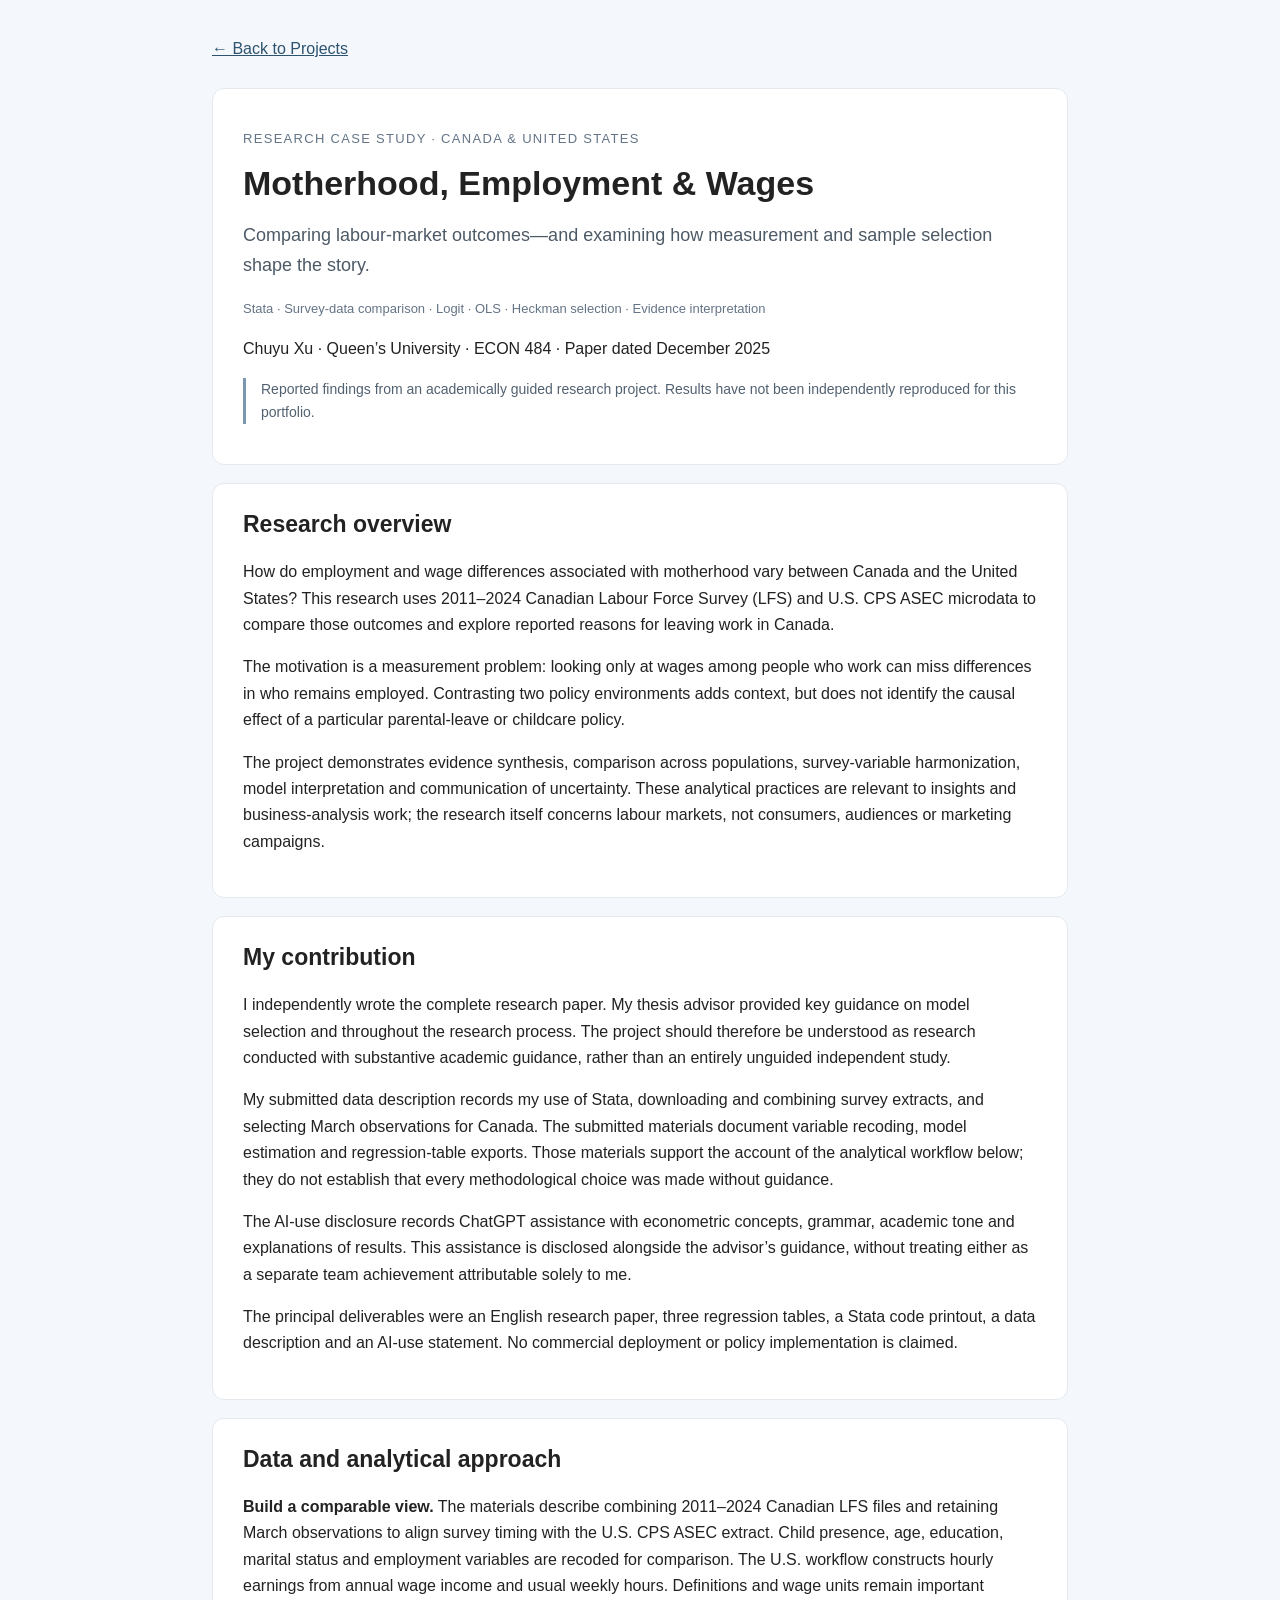
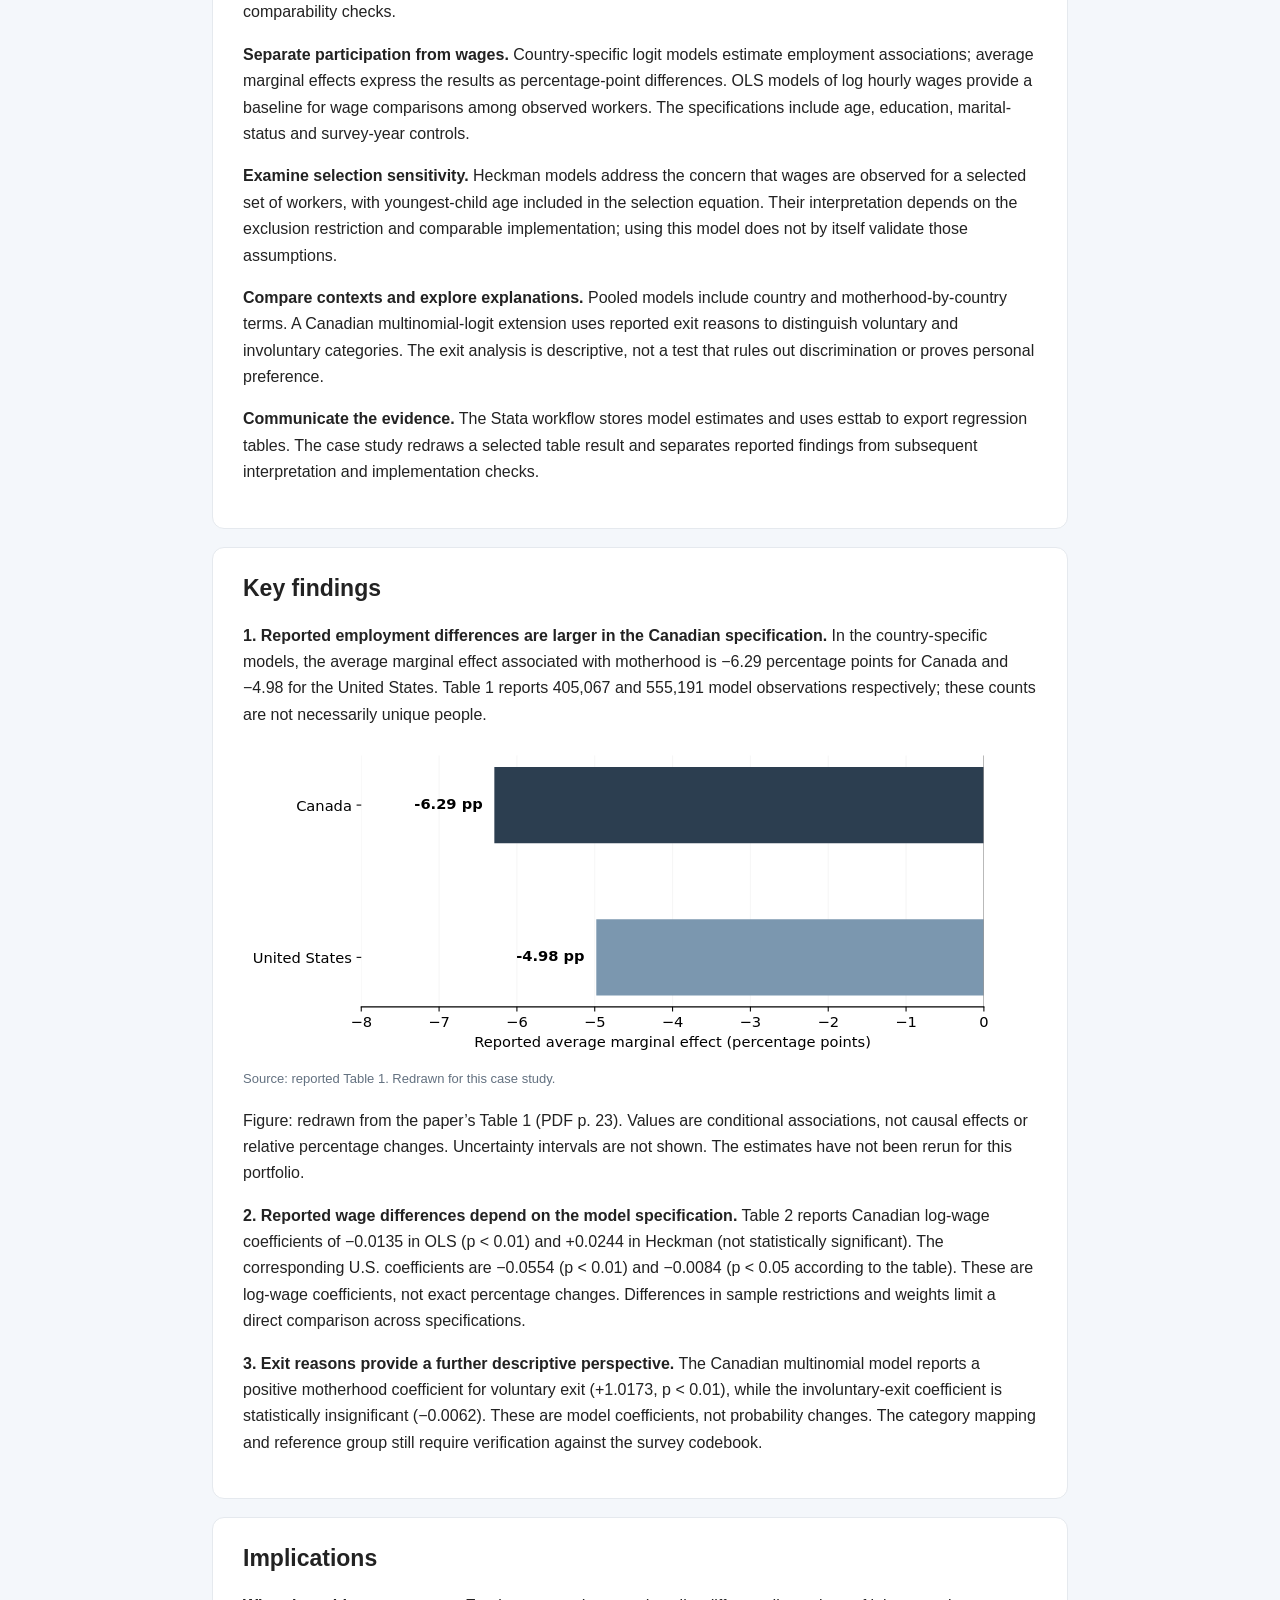
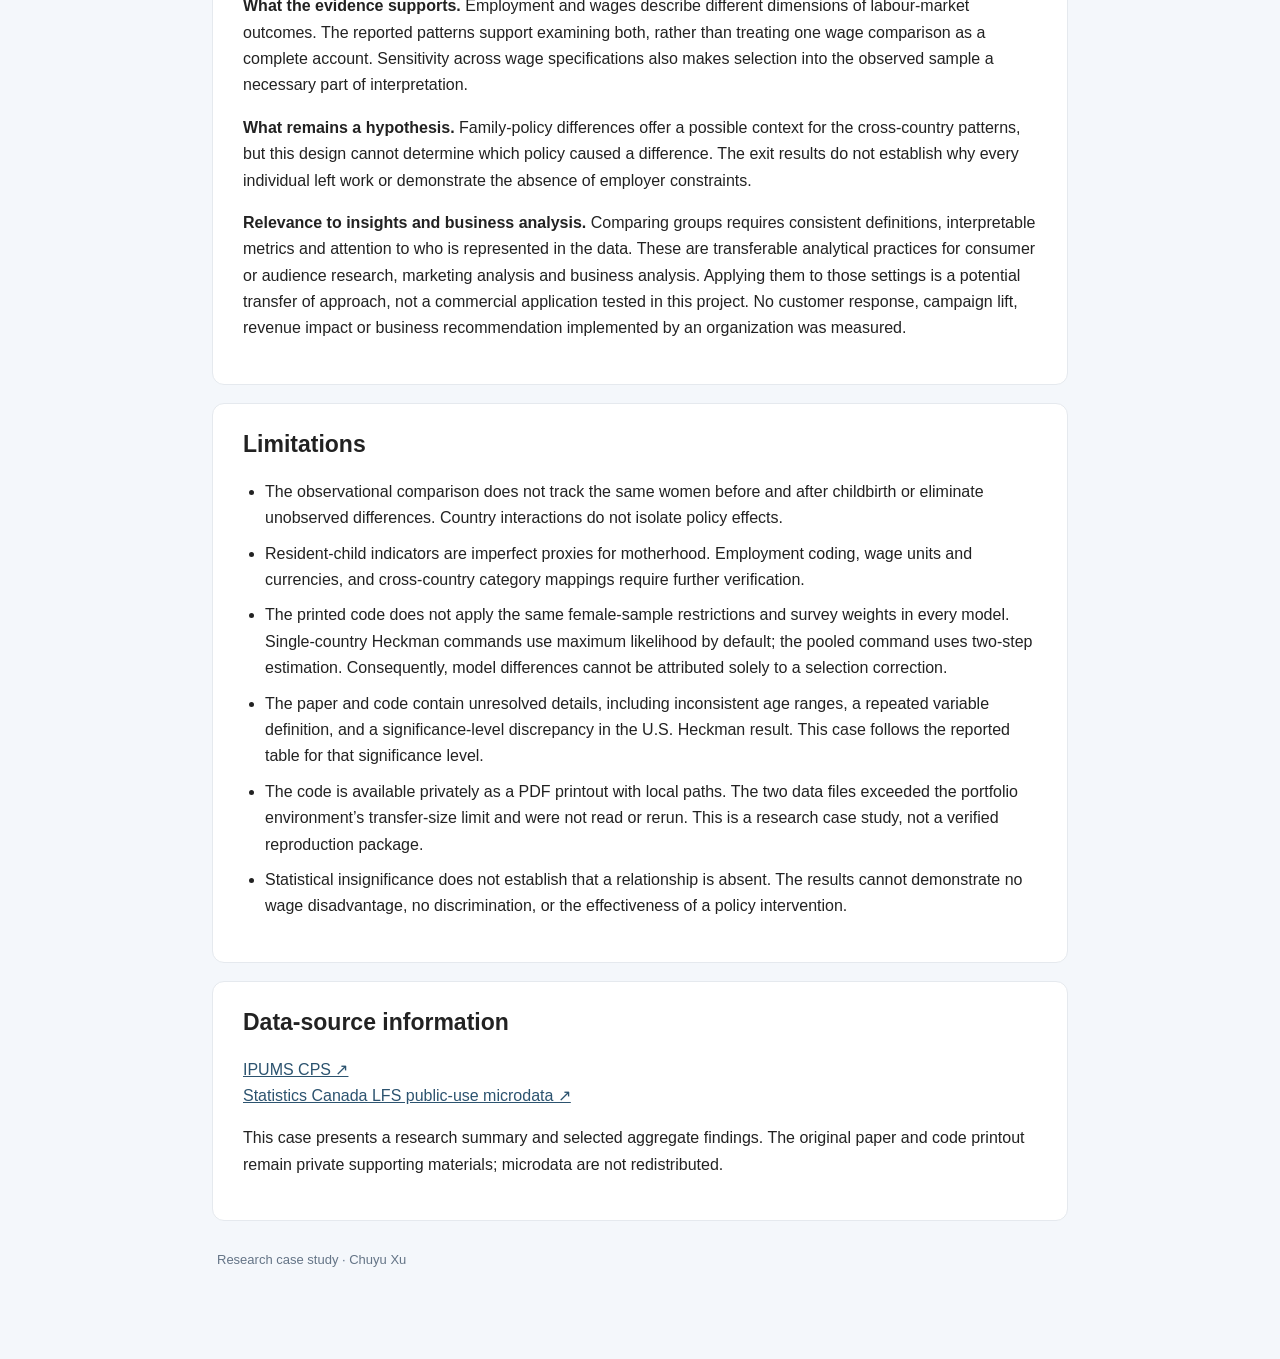
==== projects/motherhood-penalty/index.html @ ecdaa8ac "Publish motherhood research case study with confirmed advisor attribution Add the research README, c" ====
<!doctype html><html lang="en"><head><meta charset="utf-8"><meta name="viewport" content="width=device-width,initial-scale=1"><title>Motherhood, Employment &amp; Wages | Chuyu Xu</title><style>*{box-sizing:border-box}body{margin:0;background:#f4f7fb;color:#222;font:16px/1.65 Arial,Helvetica,sans-serif}.container{max-width:900px;margin:auto;padding:36px 22px 60px}a{color:#2c536f}nav{margin-bottom:26px}header,section{background:#fff;border:1px solid #e5e9ee;border-radius:12px;padding:26px 30px;margin:18px 0}h1{font-size:34px;line-height:1.18;margin:12px 0 18px}h2{font-size:23px;line-height:1.3;margin-top:0}h3{font-size:17px;margin-bottom:8px}.eyebrow,.tags{font-size:13px;color:#647486}.eyebrow{letter-spacing:.1em;text-transform:uppercase}.lede{font-size:18px;color:#4d5a66}.note{border-left:3px solid #7b97af;padding-left:15px;color:#526170;font-size:14px}.grid{display:grid;grid-template-columns:1fr 1fr;gap:22px}.grid p{margin-top:6px}figure{margin:18px 0}svg{max-width:100%;height:auto}figcaption,small{font-size:13px;color:#637180}table{border-collapse:collapse;width:100%;font-size:14px}th,td{padding:12px 9px;border-bottom:1px solid #e5e9ee;text-align:left}th{background:#f4f7fb}ul,ol{padding-left:22px}li{margin:9px 0}.table-wrap{overflow-x:auto}footer{font-size:13px;color:#647486;margin:28px 5px}@media(max-width:640px){.container{padding:20px 14px}.grid{grid-template-columns:1fr}header,section{padding:22px 18px}h1{font-size:28px}table{font-size:12px}th,td{padding:9px 5px}}</style></head><body><main class="container"><nav><a href="../../index.html#projects">← Back to Projects</a></nav><header><p class="eyebrow">Research case study · Canada &amp; United States</p><h1>Motherhood, Employment &amp; Wages</h1><p class="lede">Comparing labour-market outcomes—and examining how measurement and sample selection shape the story.</p><p class="tags">Stata · Survey-data comparison · Logit · OLS · Heckman selection · Evidence interpretation</p><p>Chuyu Xu · Queen’s University · ECON 484 · Paper dated December 2025</p><p class="note">Reported findings from an academically guided research project. Results have not been independently reproduced for this portfolio.</p></header><section><h2>Research overview</h2><p>How do employment and wage differences associated with motherhood vary between Canada and the United States? This research uses 2011–2024 Canadian Labour Force Survey (LFS) and U.S. CPS ASEC microdata to compare those outcomes and explore reported reasons for leaving work in Canada.</p><p>The motivation is a measurement problem: looking only at wages among people who work can miss differences in who remains employed. Contrasting two policy environments adds context, but does not identify the causal effect of a particular parental-leave or childcare policy.</p><p>The project demonstrates evidence synthesis, comparison across populations, survey-variable harmonization, model interpretation and communication of uncertainty. These analytical practices are relevant to insights and business-analysis work; the research itself concerns labour markets, not consumers, audiences or marketing campaigns.</p></section><section><h2>My contribution</h2><p>I independently wrote the complete research paper. My thesis advisor provided key guidance on model selection and throughout the research process. The project should therefore be understood as research conducted with substantive academic guidance, rather than an entirely unguided independent study.</p><p>My submitted data description records my use of Stata, downloading and combining survey extracts, and selecting March observations for Canada. The submitted materials document variable recoding, model estimation and regression-table exports. Those materials support the account of the analytical workflow below; they do not establish that every methodological choice was made without guidance.</p><p>The AI-use disclosure records ChatGPT assistance with econometric concepts, grammar, academic tone and explanations of results. This assistance is disclosed alongside the advisor’s guidance, without treating either as a separate team achievement attributable solely to me.</p><p>The principal deliverables were an English research paper, three regression tables, a Stata code printout, a data description and an AI-use statement. No commercial deployment or policy implementation is claimed.</p></section><section><h2>Data and analytical approach</h2><p><strong>Build a comparable view.</strong> The materials describe combining 2011–2024 Canadian LFS files and retaining March observations to align survey timing with the U.S. CPS ASEC extract. Child presence, age, education, marital status and employment variables are recoded for comparison. The U.S. workflow constructs hourly earnings from annual wage income and usual weekly hours. Definitions and wage units remain important comparability checks.</p><p><strong>Separate participation from wages.</strong> Country-specific logit models estimate employment associations; average marginal effects express the results as percentage-point differences. OLS models of log hourly wages provide a baseline for wage comparisons among observed workers. The specifications include age, education, marital-status and survey-year controls.</p><p><strong>Examine selection sensitivity.</strong> Heckman models address the concern that wages are observed for a selected set of workers, with youngest-child age included in the selection equation. Their interpretation depends on the exclusion restriction and comparable implementation; using this model does not by itself validate those assumptions.</p><p><strong>Compare contexts and explore explanations.</strong> Pooled models include country and motherhood-by-country terms. A Canadian multinomial-logit extension uses reported exit reasons to distinguish voluntary and involuntary categories. The exit analysis is descriptive, not a test that rules out discrimination or proves personal preference.</p><p><strong>Communicate the evidence.</strong> The Stata workflow stores model estimates and uses esttab to export regression tables. The case study redraws a selected table result and separates reported findings from subsequent interpretation and implementation checks.</p></section><section><h2>Key findings</h2><p><strong>1. Reported employment differences are larger in the Canadian specification.</strong> In the country-specific models, the average marginal effect associated with motherhood is −6.29 percentage points for Canada and −4.98 for the United States. Table 1 reports 405,067 and 555,191 model observations respectively; these counts are not necessarily unique people.</p><figure><svg xmlns:xlink="http://www.w3.org/1999/xlink" width="566.369844pt" height="235.131875pt" viewBox="0 0 566.369844 235.131875" xmlns="http://www.w3.org/2000/svg" version="1.1">
 <metadata>
  <rdf:RDF xmlns:dc="http://purl.org/dc/elements/1.1/" xmlns:cc="http://creativecommons.org/ns#" xmlns:rdf="http://www.w3.org/1999/02/22-rdf-syntax-ns#">
   <cc:Work>
    <dc:type rdf:resource="http://purl.org/dc/dcmitype/StillImage"/>
    <dc:date>2026-10-27T17:32:41.146735</dc:date>
    <dc:format>image/svg+xml</dc:format>
    <dc:creator>
     <cc:Agent>
      <dc:title>Matplotlib v3.10.8, https://matplotlib.org/</dc:title>
     </cc:Agent>
    </dc:creator>
   </cc:Work>
  </rdf:RDF>
 </metadata>
 <defs>
  <style type="text/css">*{stroke-linejoin: round; stroke-linecap: butt}</style>
 </defs>
 <g id="figure_1">
  <g id="patch_1">
   <path d="M 0 235.131875 
L 566.369844 235.131875 
L 566.369844 0 
L 0 0 
z
" style="fill: #ffffff"/>
  </g>
  <g id="axes_1">
   <g id="patch_2">
    <path d="M 88.685469 195.64 
L 555.670469 195.64 
L 555.670469 7.2 
L 88.685469 7.2 
z
" style="fill: #ffffff"/>
   </g>
   <g id="matplotlib.axis_1">
    <g id="xtick_1">
     <g id="line2d_1">
      <path d="M 88.685469 195.64 
L 88.685469 7.2 
" clip-path="url(#pe87713f3ea)" style="fill: none; stroke: #b0b0b0; stroke-opacity: 0.12; stroke-width: 0.8; stroke-linecap: square"/>
     </g>
     <g id="line2d_2">
      <defs>
       <path id="m46f1835c33" d="M 0 0 
L 0 3.5 
" style="stroke: #000000; stroke-width: 0.8"/>
      </defs>
      <g>
       <use xlink:href="#m46f1835c33" x="88.685469" y="195.64" style="stroke: #000000; stroke-width: 0.8"/>
      </g>
     </g>
     <g id="text_1">
      <text style="font-size: 11px; font-family: 'DejaVu Sans'; text-anchor: middle" x="88.685469" y="210.998281" transform="rotate(-0 88.685469 210.998281)">−8</text>
     </g>
    </g>
    <g id="xtick_2">
     <g id="line2d_3">
      <path d="M 147.058594 195.64 
L 147.058594 7.2 
" clip-path="url(#pe87713f3ea)" style="fill: none; stroke: #b0b0b0; stroke-opacity: 0.12; stroke-width: 0.8; stroke-linecap: square"/>
     </g>
     <g id="line2d_4">
      <g>
       <use xlink:href="#m46f1835c33" x="147.058594" y="195.64" style="stroke: #000000; stroke-width: 0.8"/>
      </g>
     </g>
     <g id="text_2">
      <text style="font-size: 11px; font-family: 'DejaVu Sans'; text-anchor: middle" x="147.058594" y="210.998281" transform="rotate(-0 147.058594 210.998281)">−7</text>
     </g>
    </g>
    <g id="xtick_3">
     <g id="line2d_5">
      <path d="M 205.431719 195.64 
L 205.431719 7.2 
" clip-path="url(#pe87713f3ea)" style="fill: none; stroke: #b0b0b0; stroke-opacity: 0.12; stroke-width: 0.8; stroke-linecap: square"/>
     </g>
     <g id="line2d_6">
      <g>
       <use xlink:href="#m46f1835c33" x="205.431719" y="195.64" style="stroke: #000000; stroke-width: 0.8"/>
      </g>
     </g>
     <g id="text_3">
      <text style="font-size: 11px; font-family: 'DejaVu Sans'; text-anchor: middle" x="205.431719" y="210.998281" transform="rotate(-0 205.431719 210.998281)">−6</text>
     </g>
    </g>
    <g id="xtick_4">
     <g id="line2d_7">
      <path d="M 263.804844 195.64 
L 263.804844 7.2 
" clip-path="url(#pe87713f3ea)" style="fill: none; stroke: #b0b0b0; stroke-opacity: 0.12; stroke-width: 0.8; stroke-linecap: square"/>
     </g>
     <g id="line2d_8">
      <g>
       <use xlink:href="#m46f1835c33" x="263.804844" y="195.64" style="stroke: #000000; stroke-width: 0.8"/>
      </g>
     </g>
     <g id="text_4">
      <text style="font-size: 11px; font-family: 'DejaVu Sans'; text-anchor: middle" x="263.804844" y="210.998281" transform="rotate(-0 263.804844 210.998281)">−5</text>
     </g>
    </g>
    <g id="xtick_5">
     <g id="line2d_9">
      <path d="M 322.177969 195.64 
L 322.177969 7.2 
" clip-path="url(#pe87713f3ea)" style="fill: none; stroke: #b0b0b0; stroke-opacity: 0.12; stroke-width: 0.8; stroke-linecap: square"/>
     </g>
     <g id="line2d_10">
      <g>
       <use xlink:href="#m46f1835c33" x="322.177969" y="195.64" style="stroke: #000000; stroke-width: 0.8"/>
      </g>
     </g>
     <g id="text_5">
      <text style="font-size: 11px; font-family: 'DejaVu Sans'; text-anchor: middle" x="322.177969" y="210.998281" transform="rotate(-0 322.177969 210.998281)">−4</text>
     </g>
    </g>
    <g id="xtick_6">
     <g id="line2d_11">
      <path d="M 380.551094 195.64 
L 380.551094 7.2 
" clip-path="url(#pe87713f3ea)" style="fill: none; stroke: #b0b0b0; stroke-opacity: 0.12; stroke-width: 0.8; stroke-linecap: square"/>
     </g>
     <g id="line2d_12">
      <g>
       <use xlink:href="#m46f1835c33" x="380.551094" y="195.64" style="stroke: #000000; stroke-width: 0.8"/>
      </g>
     </g>
     <g id="text_6">
      <text style="font-size: 11px; font-family: 'DejaVu Sans'; text-anchor: middle" x="380.551094" y="210.998281" transform="rotate(-0 380.551094 210.998281)">−3</text>
     </g>
    </g>
    <g id="xtick_7">
     <g id="line2d_13">
      <path d="M 438.924219 195.64 
L 438.924219 7.2 
" clip-path="url(#pe87713f3ea)" style="fill: none; stroke: #b0b0b0; stroke-opacity: 0.12; stroke-width: 0.8; stroke-linecap: square"/>
     </g>
     <g id="line2d_14">
      <g>
       <use xlink:href="#m46f1835c33" x="438.924219" y="195.64" style="stroke: #000000; stroke-width: 0.8"/>
      </g>
     </g>
     <g id="text_7">
      <text style="font-size: 11px; font-family: 'DejaVu Sans'; text-anchor: middle" x="438.924219" y="210.998281" transform="rotate(-0 438.924219 210.998281)">−2</text>
     </g>
    </g>
    <g id="xtick_8">
     <g id="line2d_15">
      <path d="M 497.297344 195.64 
L 497.297344 7.2 
" clip-path="url(#pe87713f3ea)" style="fill: none; stroke: #b0b0b0; stroke-opacity: 0.12; stroke-width: 0.8; stroke-linecap: square"/>
     </g>
     <g id="line2d_16">
      <g>
       <use xlink:href="#m46f1835c33" x="497.297344" y="195.64" style="stroke: #000000; stroke-width: 0.8"/>
      </g>
     </g>
     <g id="text_8">
      <text style="font-size: 11px; font-family: 'DejaVu Sans'; text-anchor: middle" x="497.297344" y="210.998281" transform="rotate(-0 497.297344 210.998281)">−1</text>
     </g>
    </g>
    <g id="xtick_9">
     <g id="line2d_17">
      <path d="M 555.670469 195.64 
L 555.670469 7.2 
" clip-path="url(#pe87713f3ea)" style="fill: none; stroke: #b0b0b0; stroke-opacity: 0.12; stroke-width: 0.8; stroke-linecap: square"/>
     </g>
     <g id="line2d_18">
      <g>
       <use xlink:href="#m46f1835c33" x="555.670469" y="195.64" style="stroke: #000000; stroke-width: 0.8"/>
      </g>
     </g>
     <g id="text_9">
      <text style="font-size: 11px; font-family: 'DejaVu Sans'; text-anchor: middle" x="555.670469" y="210.998281" transform="rotate(-0 555.670469 210.998281)">0</text>
     </g>
    </g>
    <g id="text_10">
     <text style="font-size: 11px; font-family: 'DejaVu Sans'; text-anchor: middle" x="322.177969" y="225.644219" transform="rotate(-0 322.177969 225.644219)">Reported average marginal effect (percentage points)</text>
    </g>
   </g>
   <g id="matplotlib.axis_2">
    <g id="ytick_1">
     <g id="line2d_19">
      <defs>
       <path id="m0183ca3bde" d="M 0 0 
L -3.5 0 
" style="stroke: #000000; stroke-width: 0.8"/>
      </defs>
      <g>
       <use xlink:href="#m0183ca3bde" x="88.685469" y="44.31697" style="stroke: #000000; stroke-width: 0.8"/>
      </g>
     </g>
     <g id="text_11">
      <text style="font-size: 11px; font-family: 'DejaVu Sans'; text-anchor: end" x="81.685469" y="48.49611" transform="rotate(-0 81.685469 48.49611)">Canada</text>
     </g>
    </g>
    <g id="ytick_2">
     <g id="line2d_20">
      <g>
       <use xlink:href="#m0183ca3bde" x="88.685469" y="158.52303" style="stroke: #000000; stroke-width: 0.8"/>
      </g>
     </g>
     <g id="text_12">
      <text style="font-size: 11px; font-family: 'DejaVu Sans'; text-anchor: end" x="81.685469" y="162.702171" transform="rotate(-0 81.685469 162.702171)">United States</text>
     </g>
    </g>
   </g>
   <g id="patch_3">
    <path d="M 555.670469 15.765455 
L 188.503512 15.765455 
L 188.503512 72.868485 
L 555.670469 72.868485 
z
" clip-path="url(#pe87713f3ea)" style="fill: #2c3e50"/>
   </g>
   <g id="patch_4">
    <path d="M 555.670469 129.971515 
L 264.972306 129.971515 
L 264.972306 187.074545 
L 555.670469 187.074545 
z
" clip-path="url(#pe87713f3ea)" style="fill: #7b97af"/>
   </g>
   <g id="line2d_21">
    <path d="M 555.670469 195.64 
L 555.670469 7.2 
" clip-path="url(#pe87713f3ea)" style="fill: none; stroke: #888888; stroke-width: 0.8; stroke-linecap: square"/>
   </g>
   <g id="patch_5">
    <path d="M 88.685469 195.64 
L 555.670469 195.64 
" style="fill: none; stroke: #000000; stroke-width: 0.8; stroke-linejoin: miter; stroke-linecap: square"/>
   </g>
   <g id="text_13">
    <text style="font-weight: 700; font-size: 11px; font-family: 'DejaVu Sans'; text-anchor: end" x="179.747544" y="47.352282" transform="rotate(-0 179.747544 47.352282)">-6.29 pp</text>
   </g>
   <g id="text_14">
    <text style="font-weight: 700; font-size: 11px; font-family: 'DejaVu Sans'; text-anchor: end" x="256.216337" y="161.558343" transform="rotate(-0 256.216337 161.558343)">-4.98 pp</text>
   </g>
  </g>
 </g>
 <defs>
  <clipPath id="pe87713f3ea">
   <rect x="88.685469" y="7.2" width="466.985" height="188.44"/>
  </clipPath>
 </defs>
</svg>
<figcaption>Source: reported Table 1. Redrawn for this case study.</figcaption></figure><p>Figure: redrawn from the paper’s Table 1 (PDF p. 23). Values are conditional associations, not causal effects or relative percentage changes. Uncertainty intervals are not shown. The estimates have not been rerun for this portfolio.</p><p><strong>2. Reported wage differences depend on the model specification.</strong> Table 2 reports Canadian log-wage coefficients of −0.0135 in OLS (p &lt; 0.01) and +0.0244 in Heckman (not statistically significant). The corresponding U.S. coefficients are −0.0554 (p &lt; 0.01) and −0.0084 (p &lt; 0.05 according to the table). These are log-wage coefficients, not exact percentage changes. Differences in sample restrictions and weights limit a direct comparison across specifications.</p><p><strong>3. Exit reasons provide a further descriptive perspective.</strong> The Canadian multinomial model reports a positive motherhood coefficient for voluntary exit (+1.0173, p &lt; 0.01), while the involuntary-exit coefficient is statistically insignificant (−0.0062). These are model coefficients, not probability changes. The category mapping and reference group still require verification against the survey codebook.</p></section><section><h2>Implications</h2><p><strong>What the evidence supports.</strong> Employment and wages describe different dimensions of labour-market outcomes. The reported patterns support examining both, rather than treating one wage comparison as a complete account. Sensitivity across wage specifications also makes selection into the observed sample a necessary part of interpretation.</p><p><strong>What remains a hypothesis.</strong> Family-policy differences offer a possible context for the cross-country patterns, but this design cannot determine which policy caused a difference. The exit results do not establish why every individual left work or demonstrate the absence of employer constraints.</p><p><strong>Relevance to insights and business analysis.</strong> Comparing groups requires consistent definitions, interpretable metrics and attention to who is represented in the data. These are transferable analytical practices for consumer or audience research, marketing analysis and business analysis. Applying them to those settings is a potential transfer of approach, not a commercial application tested in this project. No customer response, campaign lift, revenue impact or business recommendation implemented by an organization was measured.</p></section><section><h2>Limitations</h2><ul><li>The observational comparison does not track the same women before and after childbirth or eliminate unobserved differences. Country interactions do not isolate policy effects.</li><li>Resident-child indicators are imperfect proxies for motherhood. Employment coding, wage units and currencies, and cross-country category mappings require further verification.</li><li>The printed code does not apply the same female-sample restrictions and survey weights in every model. Single-country Heckman commands use maximum likelihood by default; the pooled command uses two-step estimation. Consequently, model differences cannot be attributed solely to a selection correction.</li><li>The paper and code contain unresolved details, including inconsistent age ranges, a repeated variable definition, and a significance-level discrepancy in the U.S. Heckman result. This case follows the reported table for that significance level.</li><li>The code is available privately as a PDF printout with local paths. The two data files exceeded the portfolio environment’s transfer-size limit and were not read or rerun. This is a research case study, not a verified reproduction package.</li><li>Statistical insignificance does not establish that a relationship is absent. The results cannot demonstrate no wage disadvantage, no discrimination, or the effectiveness of a policy intervention.</li></ul></section><section><h2>Data-source information</h2><p><a href="https://cps.ipums.org/cps/">IPUMS CPS ↗</a><br><a href="https://www150.statcan.gc.ca/n1/pub/71m0001x/71m0001x2021001-eng.htm">Statistics Canada LFS public-use microdata ↗</a></p><p>This case presents a research summary and selected aggregate findings. The original paper and code printout remain private supporting materials; microdata are not redistributed.</p></section><footer>Research case study · Chuyu Xu</footer></main></body></html>
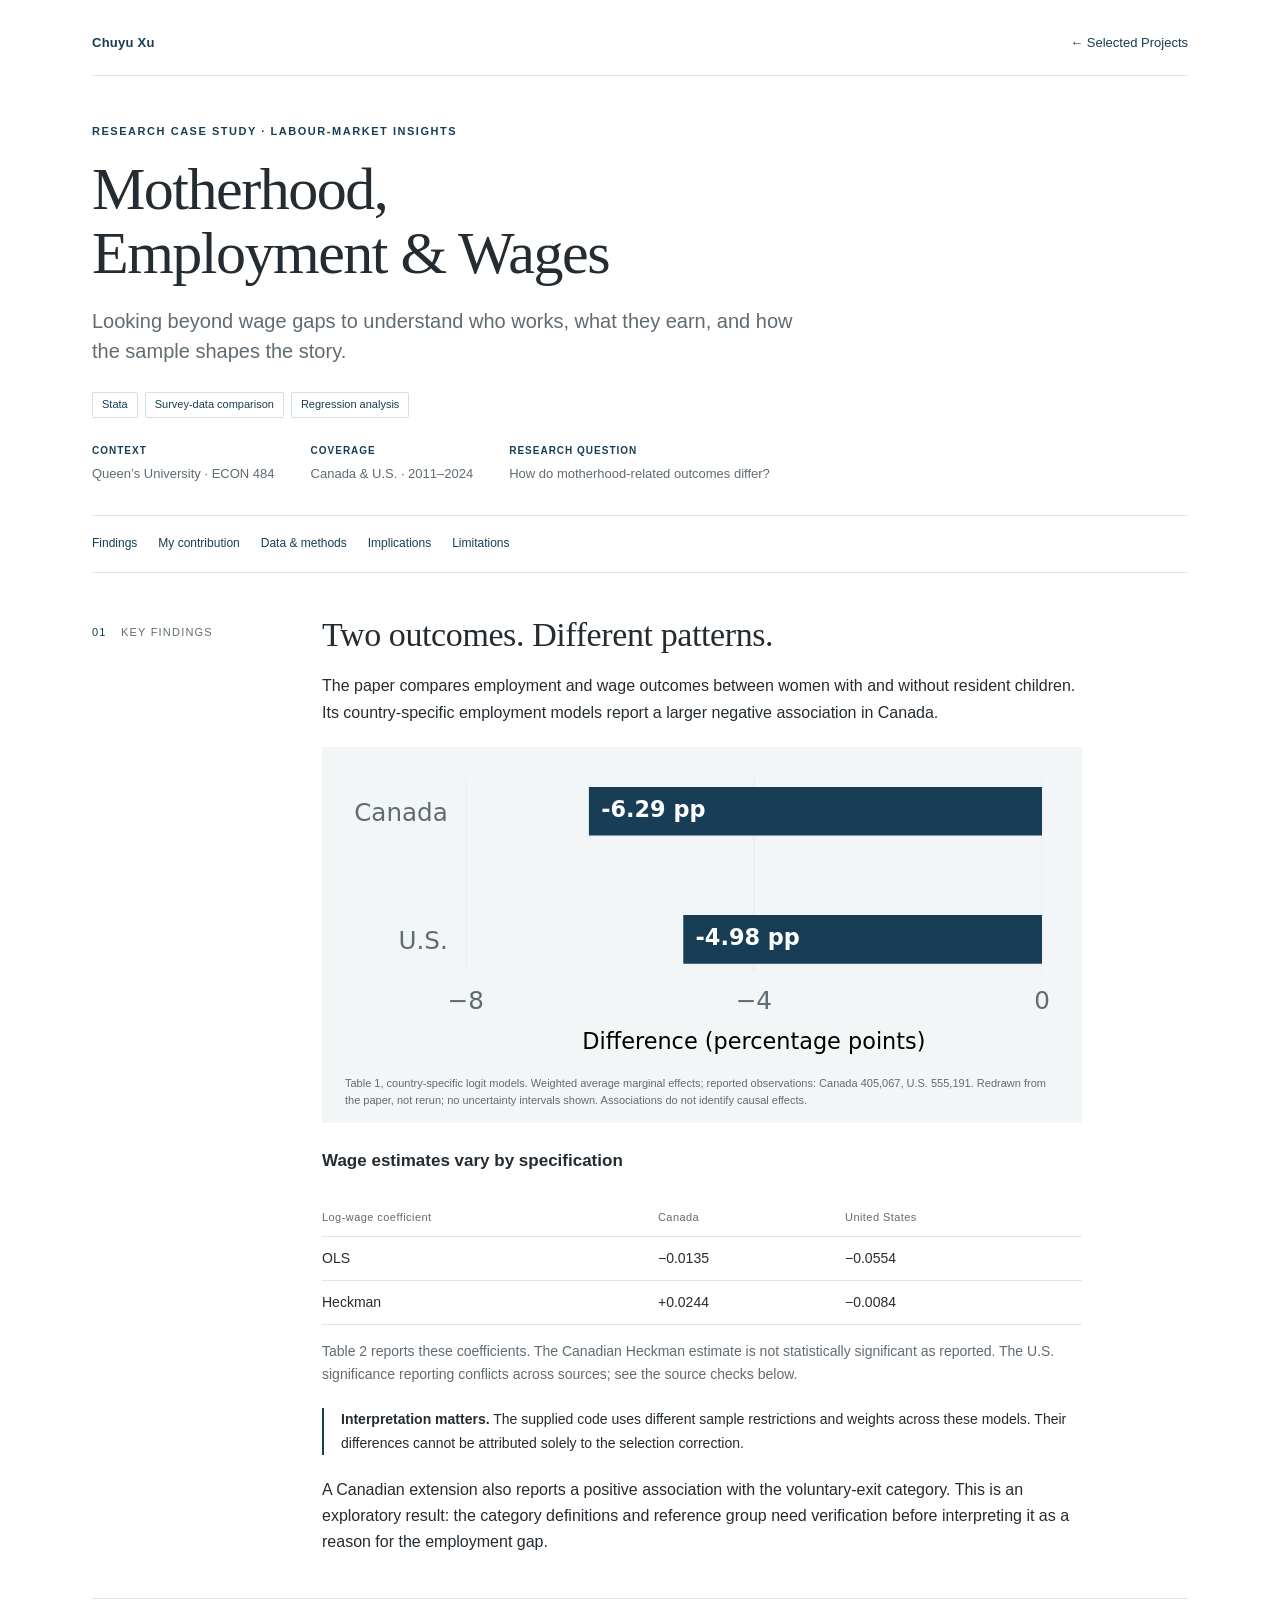
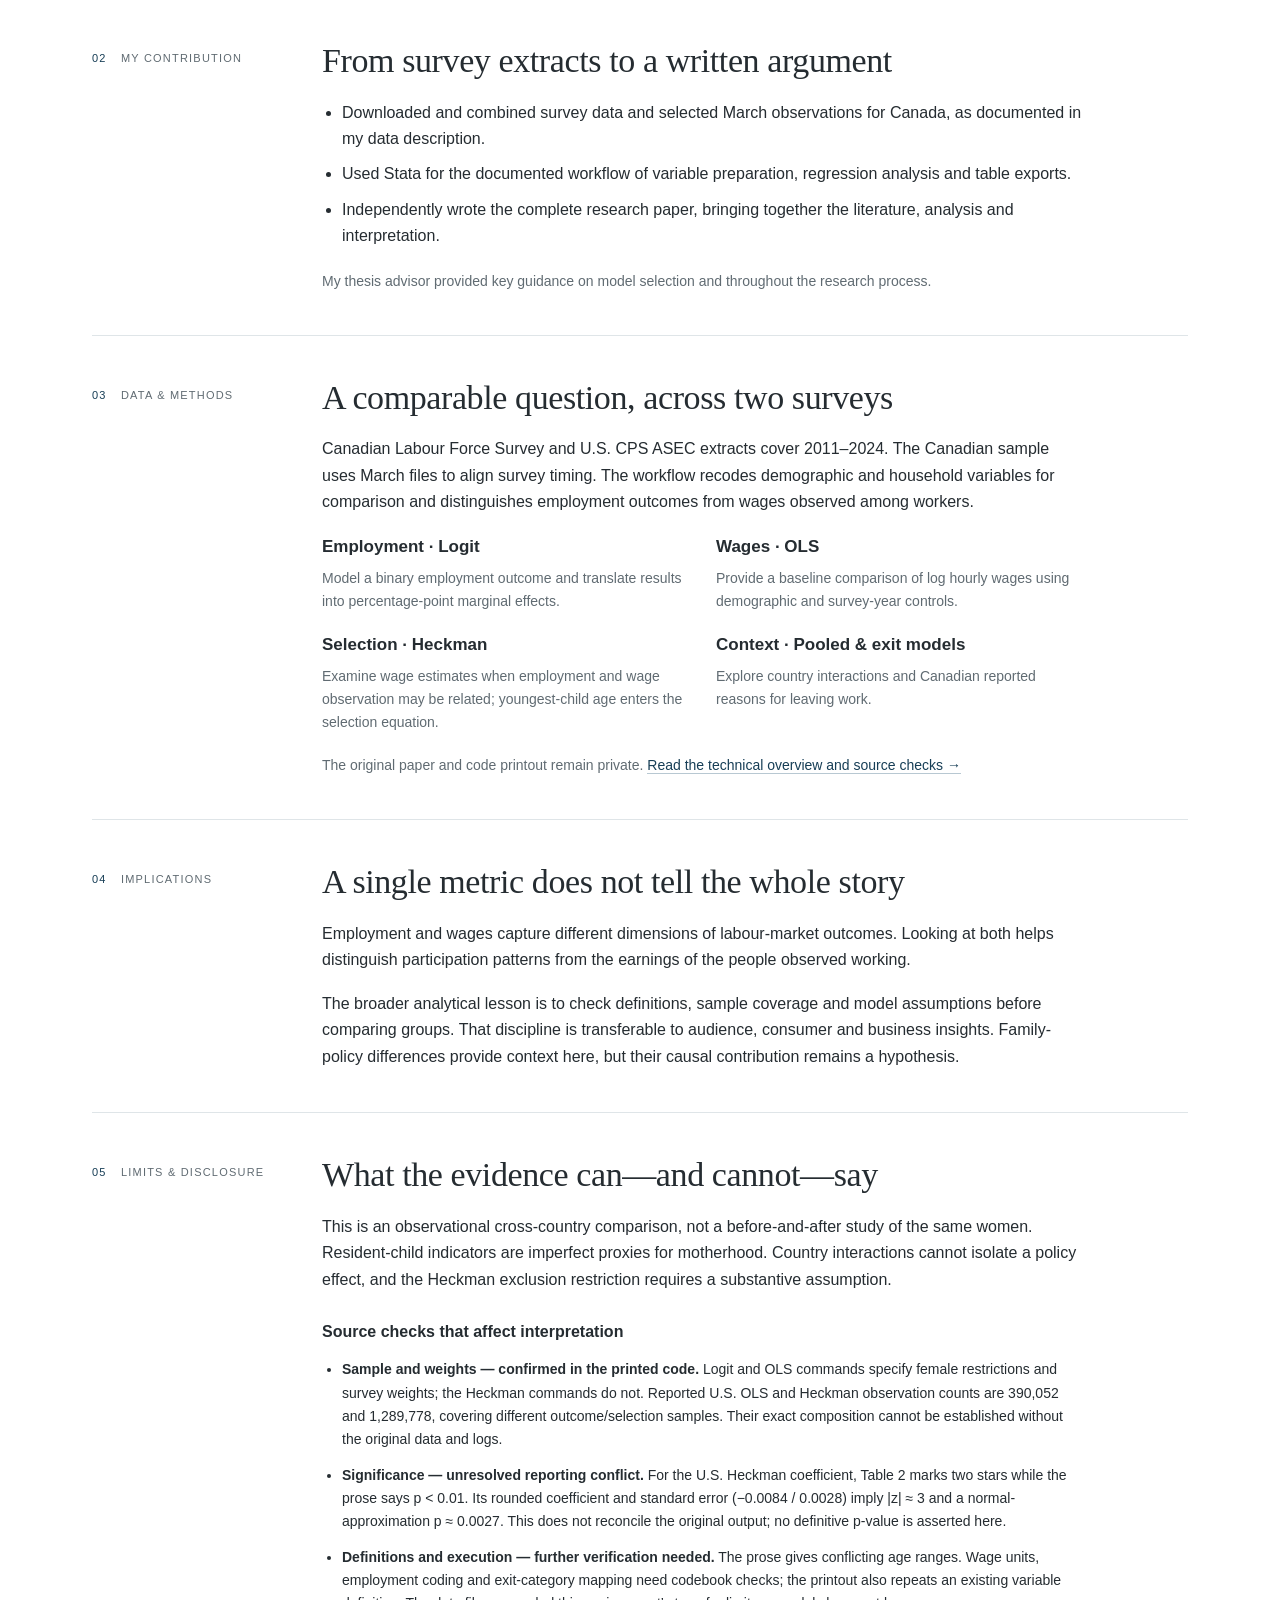
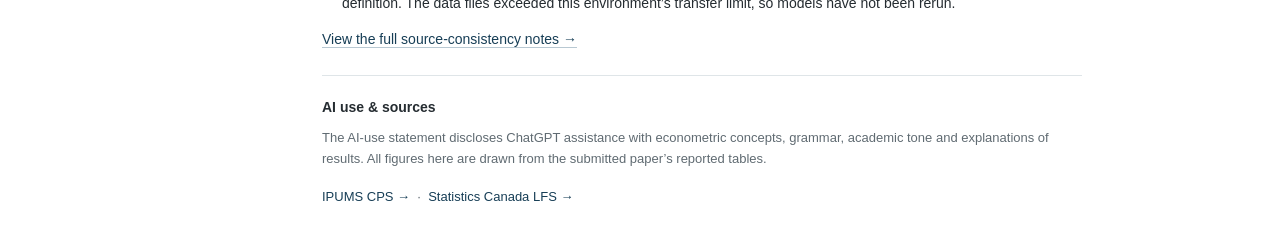
==== commit 4e46fa17: "Redesign portfolio projects and research case reading layout Add wider project cards, chart previews" ====
--- a/projects/motherhood-penalty/index.html
+++ b/projects/motherhood-penalty/index.html
@@ -1,249 +1,13 @@
-<!doctype html><html lang="en"><head><meta charset="utf-8"><meta name="viewport" content="width=device-width,initial-scale=1"><title>Motherhood, Employment &amp; Wages | Chuyu Xu</title><style>*{box-sizing:border-box}body{margin:0;background:#f4f7fb;color:#222;font:16px/1.65 Arial,Helvetica,sans-serif}.container{max-width:900px;margin:auto;padding:36px 22px 60px}a{color:#2c536f}nav{margin-bottom:26px}header,section{background:#fff;border:1px solid #e5e9ee;border-radius:12px;padding:26px 30px;margin:18px 0}h1{font-size:34px;line-height:1.18;margin:12px 0 18px}h2{font-size:23px;line-height:1.3;margin-top:0}h3{font-size:17px;margin-bottom:8px}.eyebrow,.tags{font-size:13px;color:#647486}.eyebrow{letter-spacing:.1em;text-transform:uppercase}.lede{font-size:18px;color:#4d5a66}.note{border-left:3px solid #7b97af;padding-left:15px;color:#526170;font-size:14px}.grid{display:grid;grid-template-columns:1fr 1fr;gap:22px}.grid p{margin-top:6px}figure{margin:18px 0}svg{max-width:100%;height:auto}figcaption,small{font-size:13px;color:#637180}table{border-collapse:collapse;width:100%;font-size:14px}th,td{padding:12px 9px;border-bottom:1px solid #e5e9ee;text-align:left}th{background:#f4f7fb}ul,ol{padding-left:22px}li{margin:9px 0}.table-wrap{overflow-x:auto}footer{font-size:13px;color:#647486;margin:28px 5px}@media(max-width:640px){.container{padding:20px 14px}.grid{grid-template-columns:1fr}header,section{padding:22px 18px}h1{font-size:28px}table{font-size:12px}th,td{padding:9px 5px}}</style></head><body><main class="container"><nav><a href="../../index.html#projects">← Back to Projects</a></nav><header><p class="eyebrow">Research case study · Canada &amp; United States</p><h1>Motherhood, Employment &amp; Wages</h1><p class="lede">Comparing labour-market outcomes—and examining how measurement and sample selection shape the story.</p><p class="tags">Stata · Survey-data comparison · Logit · OLS · Heckman selection · Evidence interpretation</p><p>Chuyu Xu · Queen’s University · ECON 484 · Paper dated December 2025</p><p class="note">Reported findings from an academically guided research project. Results have not been independently reproduced for this portfolio.</p></header><section><h2>Research overview</h2><p>How do employment and wage differences associated with motherhood vary between Canada and the United States? This research uses 2011–2024 Canadian Labour Force Survey (LFS) and U.S. CPS ASEC microdata to compare those outcomes and explore reported reasons for leaving work in Canada.</p><p>The motivation is a measurement problem: looking only at wages among people who work can miss differences in who remains employed. Contrasting two policy environments adds context, but does not identify the causal effect of a particular parental-leave or childcare policy.</p><p>The project demonstrates evidence synthesis, comparison across populations, survey-variable harmonization, model interpretation and communication of uncertainty. These analytical practices are relevant to insights and business-analysis work; the research itself concerns labour markets, not consumers, audiences or marketing campaigns.</p></section><section><h2>My contribution</h2><p>I independently wrote the complete research paper. My thesis advisor provided key guidance on model selection and throughout the research process. The project should therefore be understood as research conducted with substantive academic guidance, rather than an entirely unguided independent study.</p><p>My submitted data description records my use of Stata, downloading and combining survey extracts, and selecting March observations for Canada. The submitted materials document variable recoding, model estimation and regression-table exports. Those materials support the account of the analytical workflow below; they do not establish that every methodological choice was made without guidance.</p><p>The AI-use disclosure records ChatGPT assistance with econometric concepts, grammar, academic tone and explanations of results. This assistance is disclosed alongside the advisor’s guidance, without treating either as a separate team achievement attributable solely to me.</p><p>The principal deliverables were an English research paper, three regression tables, a Stata code printout, a data description and an AI-use statement. No commercial deployment or policy implementation is claimed.</p></section><section><h2>Data and analytical approach</h2><p><strong>Build a comparable view.</strong> The materials describe combining 2011–2024 Canadian LFS files and retaining March observations to align survey timing with the U.S. CPS ASEC extract. Child presence, age, education, marital status and employment variables are recoded for comparison. The U.S. workflow constructs hourly earnings from annual wage income and usual weekly hours. Definitions and wage units remain important comparability checks.</p><p><strong>Separate participation from wages.</strong> Country-specific logit models estimate employment associations; average marginal effects express the results as percentage-point differences. OLS models of log hourly wages provide a baseline for wage comparisons among observed workers. The specifications include age, education, marital-status and survey-year controls.</p><p><strong>Examine selection sensitivity.</strong> Heckman models address the concern that wages are observed for a selected set of workers, with youngest-child age included in the selection equation. Their interpretation depends on the exclusion restriction and comparable implementation; using this model does not by itself validate those assumptions.</p><p><strong>Compare contexts and explore explanations.</strong> Pooled models include country and motherhood-by-country terms. A Canadian multinomial-logit extension uses reported exit reasons to distinguish voluntary and involuntary categories. The exit analysis is descriptive, not a test that rules out discrimination or proves personal preference.</p><p><strong>Communicate the evidence.</strong> The Stata workflow stores model estimates and uses esttab to export regression tables. The case study redraws a selected table result and separates reported findings from subsequent interpretation and implementation checks.</p></section><section><h2>Key findings</h2><p><strong>1. Reported employment differences are larger in the Canadian specification.</strong> In the country-specific models, the average marginal effect associated with motherhood is −6.29 percentage points for Canada and −4.98 for the United States. Table 1 reports 405,067 and 555,191 model observations respectively; these counts are not necessarily unique people.</p><figure><svg xmlns:xlink="http://www.w3.org/1999/xlink" width="566.369844pt" height="235.131875pt" viewBox="0 0 566.369844 235.131875" xmlns="http://www.w3.org/2000/svg" version="1.1">
- <metadata>
-  <rdf:RDF xmlns:dc="http://purl.org/dc/elements/1.1/" xmlns:cc="http://creativecommons.org/ns#" xmlns:rdf="http://www.w3.org/1999/02/22-rdf-syntax-ns#">
-   <cc:Work>
-    <dc:type rdf:resource="http://purl.org/dc/dcmitype/StillImage"/>
-    <dc:date>2026-10-27T17:32:41.146735</dc:date>
-    <dc:format>image/svg+xml</dc:format>
-    <dc:creator>
-     <cc:Agent>
-      <dc:title>Matplotlib v3.10.8, https://matplotlib.org/</dc:title>
-     </cc:Agent>
-    </dc:creator>
-   </cc:Work>
-  </rdf:RDF>
- </metadata>
- <defs>
-  <style type="text/css">*{stroke-linejoin: round; stroke-linecap: butt}</style>
- </defs>
- <g id="figure_1">
-  <g id="patch_1">
-   <path d="M 0 235.131875 
-L 566.369844 235.131875 
-L 566.369844 0 
-L 0 0 
-z
-" style="fill: #ffffff"/>
-  </g>
-  <g id="axes_1">
-   <g id="patch_2">
-    <path d="M 88.685469 195.64 
-L 555.670469 195.64 
-L 555.670469 7.2 
-L 88.685469 7.2 
-z
-" style="fill: #ffffff"/>
-   </g>
-   <g id="matplotlib.axis_1">
-    <g id="xtick_1">
-     <g id="line2d_1">
-      <path d="M 88.685469 195.64 
-L 88.685469 7.2 
-" clip-path="url(#pe87713f3ea)" style="fill: none; stroke: #b0b0b0; stroke-opacity: 0.12; stroke-width: 0.8; stroke-linecap: square"/>
-     </g>
-     <g id="line2d_2">
-      <defs>
-       <path id="m46f1835c33" d="M 0 0 
-L 0 3.5 
-" style="stroke: #000000; stroke-width: 0.8"/>
-      </defs>
-      <g>
-       <use xlink:href="#m46f1835c33" x="88.685469" y="195.64" style="stroke: #000000; stroke-width: 0.8"/>
-      </g>
-     </g>
-     <g id="text_1">
-      <text style="font-size: 11px; font-family: 'DejaVu Sans'; text-anchor: middle" x="88.685469" y="210.998281" transform="rotate(-0 88.685469 210.998281)">−8</text>
-     </g>
-    </g>
-    <g id="xtick_2">
-     <g id="line2d_3">
-      <path d="M 147.058594 195.64 
-L 147.058594 7.2 
-" clip-path="url(#pe87713f3ea)" style="fill: none; stroke: #b0b0b0; stroke-opacity: 0.12; stroke-width: 0.8; stroke-linecap: square"/>
-     </g>
-     <g id="line2d_4">
-      <g>
-       <use xlink:href="#m46f1835c33" x="147.058594" y="195.64" style="stroke: #000000; stroke-width: 0.8"/>
-      </g>
-     </g>
-     <g id="text_2">
-      <text style="font-size: 11px; font-family: 'DejaVu Sans'; text-anchor: middle" x="147.058594" y="210.998281" transform="rotate(-0 147.058594 210.998281)">−7</text>
-     </g>
-    </g>
-    <g id="xtick_3">
-     <g id="line2d_5">
-      <path d="M 205.431719 195.64 
-L 205.431719 7.2 
-" clip-path="url(#pe87713f3ea)" style="fill: none; stroke: #b0b0b0; stroke-opacity: 0.12; stroke-width: 0.8; stroke-linecap: square"/>
-     </g>
-     <g id="line2d_6">
-      <g>
-       <use xlink:href="#m46f1835c33" x="205.431719" y="195.64" style="stroke: #000000; stroke-width: 0.8"/>
-      </g>
-     </g>
-     <g id="text_3">
-      <text style="font-size: 11px; font-family: 'DejaVu Sans'; text-anchor: middle" x="205.431719" y="210.998281" transform="rotate(-0 205.431719 210.998281)">−6</text>
-     </g>
-    </g>
-    <g id="xtick_4">
-     <g id="line2d_7">
-      <path d="M 263.804844 195.64 
-L 263.804844 7.2 
-" clip-path="url(#pe87713f3ea)" style="fill: none; stroke: #b0b0b0; stroke-opacity: 0.12; stroke-width: 0.8; stroke-linecap: square"/>
-     </g>
-     <g id="line2d_8">
-      <g>
-       <use xlink:href="#m46f1835c33" x="263.804844" y="195.64" style="stroke: #000000; stroke-width: 0.8"/>
-      </g>
-     </g>
-     <g id="text_4">
-      <text style="font-size: 11px; font-family: 'DejaVu Sans'; text-anchor: middle" x="263.804844" y="210.998281" transform="rotate(-0 263.804844 210.998281)">−5</text>
-     </g>
-    </g>
-    <g id="xtick_5">
-     <g id="line2d_9">
-      <path d="M 322.177969 195.64 
-L 322.177969 7.2 
-" clip-path="url(#pe87713f3ea)" style="fill: none; stroke: #b0b0b0; stroke-opacity: 0.12; stroke-width: 0.8; stroke-linecap: square"/>
-     </g>
-     <g id="line2d_10">
-      <g>
-       <use xlink:href="#m46f1835c33" x="322.177969" y="195.64" style="stroke: #000000; stroke-width: 0.8"/>
-      </g>
-     </g>
-     <g id="text_5">
-      <text style="font-size: 11px; font-family: 'DejaVu Sans'; text-anchor: middle" x="322.177969" y="210.998281" transform="rotate(-0 322.177969 210.998281)">−4</text>
-     </g>
-    </g>
-    <g id="xtick_6">
-     <g id="line2d_11">
-      <path d="M 380.551094 195.64 
-L 380.551094 7.2 
-" clip-path="url(#pe87713f3ea)" style="fill: none; stroke: #b0b0b0; stroke-opacity: 0.12; stroke-width: 0.8; stroke-linecap: square"/>
-     </g>
-     <g id="line2d_12">
-      <g>
-       <use xlink:href="#m46f1835c33" x="380.551094" y="195.64" style="stroke: #000000; stroke-width: 0.8"/>
-      </g>
-     </g>
-     <g id="text_6">
-      <text style="font-size: 11px; font-family: 'DejaVu Sans'; text-anchor: middle" x="380.551094" y="210.998281" transform="rotate(-0 380.551094 210.998281)">−3</text>
-     </g>
-    </g>
-    <g id="xtick_7">
-     <g id="line2d_13">
-      <path d="M 438.924219 195.64 
-L 438.924219 7.2 
-" clip-path="url(#pe87713f3ea)" style="fill: none; stroke: #b0b0b0; stroke-opacity: 0.12; stroke-width: 0.8; stroke-linecap: square"/>
-     </g>
-     <g id="line2d_14">
-      <g>
-       <use xlink:href="#m46f1835c33" x="438.924219" y="195.64" style="stroke: #000000; stroke-width: 0.8"/>
-      </g>
-     </g>
-     <g id="text_7">
-      <text style="font-size: 11px; font-family: 'DejaVu Sans'; text-anchor: middle" x="438.924219" y="210.998281" transform="rotate(-0 438.924219 210.998281)">−2</text>
-     </g>
-    </g>
-    <g id="xtick_8">
-     <g id="line2d_15">
-      <path d="M 497.297344 195.64 
-L 497.297344 7.2 
-" clip-path="url(#pe87713f3ea)" style="fill: none; stroke: #b0b0b0; stroke-opacity: 0.12; stroke-width: 0.8; stroke-linecap: square"/>
-     </g>
-     <g id="line2d_16">
-      <g>
-       <use xlink:href="#m46f1835c33" x="497.297344" y="195.64" style="stroke: #000000; stroke-width: 0.8"/>
-      </g>
-     </g>
-     <g id="text_8">
-      <text style="font-size: 11px; font-family: 'DejaVu Sans'; text-anchor: middle" x="497.297344" y="210.998281" transform="rotate(-0 497.297344 210.998281)">−1</text>
-     </g>
-    </g>
-    <g id="xtick_9">
-     <g id="line2d_17">
-      <path d="M 555.670469 195.64 
-L 555.670469 7.2 
-" clip-path="url(#pe87713f3ea)" style="fill: none; stroke: #b0b0b0; stroke-opacity: 0.12; stroke-width: 0.8; stroke-linecap: square"/>
-     </g>
-     <g id="line2d_18">
-      <g>
-       <use xlink:href="#m46f1835c33" x="555.670469" y="195.64" style="stroke: #000000; stroke-width: 0.8"/>
-      </g>
-     </g>
-     <g id="text_9">
-      <text style="font-size: 11px; font-family: 'DejaVu Sans'; text-anchor: middle" x="555.670469" y="210.998281" transform="rotate(-0 555.670469 210.998281)">0</text>
-     </g>
-    </g>
-    <g id="text_10">
-     <text style="font-size: 11px; font-family: 'DejaVu Sans'; text-anchor: middle" x="322.177969" y="225.644219" transform="rotate(-0 322.177969 225.644219)">Reported average marginal effect (percentage points)</text>
-    </g>
-   </g>
-   <g id="matplotlib.axis_2">
-    <g id="ytick_1">
-     <g id="line2d_19">
-      <defs>
-       <path id="m0183ca3bde" d="M 0 0 
-L -3.5 0 
-" style="stroke: #000000; stroke-width: 0.8"/>
-      </defs>
-      <g>
-       <use xlink:href="#m0183ca3bde" x="88.685469" y="44.31697" style="stroke: #000000; stroke-width: 0.8"/>
-      </g>
-     </g>
-     <g id="text_11">
-      <text style="font-size: 11px; font-family: 'DejaVu Sans'; text-anchor: end" x="81.685469" y="48.49611" transform="rotate(-0 81.685469 48.49611)">Canada</text>
-     </g>
-    </g>
-    <g id="ytick_2">
-     <g id="line2d_20">
-      <g>
-       <use xlink:href="#m0183ca3bde" x="88.685469" y="158.52303" style="stroke: #000000; stroke-width: 0.8"/>
-      </g>
-     </g>
-     <g id="text_12">
-      <text style="font-size: 11px; font-family: 'DejaVu Sans'; text-anchor: end" x="81.685469" y="162.702171" transform="rotate(-0 81.685469 162.702171)">United States</text>
-     </g>
-    </g>
-   </g>
-   <g id="patch_3">
-    <path d="M 555.670469 15.765455 
-L 188.503512 15.765455 
-L 188.503512 72.868485 
-L 555.670469 72.868485 
-z
-" clip-path="url(#pe87713f3ea)" style="fill: #2c3e50"/>
-   </g>
-   <g id="patch_4">
-    <path d="M 555.670469 129.971515 
-L 264.972306 129.971515 
-L 264.972306 187.074545 
-L 555.670469 187.074545 
-z
-" clip-path="url(#pe87713f3ea)" style="fill: #7b97af"/>
-   </g>
-   <g id="line2d_21">
-    <path d="M 555.670469 195.64 
-L 555.670469 7.2 
-" clip-path="url(#pe87713f3ea)" style="fill: none; stroke: #888888; stroke-width: 0.8; stroke-linecap: square"/>
-   </g>
-   <g id="patch_5">
-    <path d="M 88.685469 195.64 
-L 555.670469 195.64 
-" style="fill: none; stroke: #000000; stroke-width: 0.8; stroke-linejoin: miter; stroke-linecap: square"/>
-   </g>
-   <g id="text_13">
-    <text style="font-weight: 700; font-size: 11px; font-family: 'DejaVu Sans'; text-anchor: end" x="179.747544" y="47.352282" transform="rotate(-0 179.747544 47.352282)">-6.29 pp</text>
-   </g>
-   <g id="text_14">
-    <text style="font-weight: 700; font-size: 11px; font-family: 'DejaVu Sans'; text-anchor: end" x="256.216337" y="161.558343" transform="rotate(-0 256.216337 161.558343)">-4.98 pp</text>
-   </g>
-  </g>
- </g>
- <defs>
-  <clipPath id="pe87713f3ea">
-   <rect x="88.685469" y="7.2" width="466.985" height="188.44"/>
-  </clipPath>
- </defs>
-</svg>
-<figcaption>Source: reported Table 1. Redrawn for this case study.</figcaption></figure><p>Figure: redrawn from the paper’s Table 1 (PDF p. 23). Values are conditional associations, not causal effects or relative percentage changes. Uncertainty intervals are not shown. The estimates have not been rerun for this portfolio.</p><p><strong>2. Reported wage differences depend on the model specification.</strong> Table 2 reports Canadian log-wage coefficients of −0.0135 in OLS (p &lt; 0.01) and +0.0244 in Heckman (not statistically significant). The corresponding U.S. coefficients are −0.0554 (p &lt; 0.01) and −0.0084 (p &lt; 0.05 according to the table). These are log-wage coefficients, not exact percentage changes. Differences in sample restrictions and weights limit a direct comparison across specifications.</p><p><strong>3. Exit reasons provide a further descriptive perspective.</strong> The Canadian multinomial model reports a positive motherhood coefficient for voluntary exit (+1.0173, p &lt; 0.01), while the involuntary-exit coefficient is statistically insignificant (−0.0062). These are model coefficients, not probability changes. The category mapping and reference group still require verification against the survey codebook.</p></section><section><h2>Implications</h2><p><strong>What the evidence supports.</strong> Employment and wages describe different dimensions of labour-market outcomes. The reported patterns support examining both, rather than treating one wage comparison as a complete account. Sensitivity across wage specifications also makes selection into the observed sample a necessary part of interpretation.</p><p><strong>What remains a hypothesis.</strong> Family-policy differences offer a possible context for the cross-country patterns, but this design cannot determine which policy caused a difference. The exit results do not establish why every individual left work or demonstrate the absence of employer constraints.</p><p><strong>Relevance to insights and business analysis.</strong> Comparing groups requires consistent definitions, interpretable metrics and attention to who is represented in the data. These are transferable analytical practices for consumer or audience research, marketing analysis and business analysis. Applying them to those settings is a potential transfer of approach, not a commercial application tested in this project. No customer response, campaign lift, revenue impact or business recommendation implemented by an organization was measured.</p></section><section><h2>Limitations</h2><ul><li>The observational comparison does not track the same women before and after childbirth or eliminate unobserved differences. Country interactions do not isolate policy effects.</li><li>Resident-child indicators are imperfect proxies for motherhood. Employment coding, wage units and currencies, and cross-country category mappings require further verification.</li><li>The printed code does not apply the same female-sample restrictions and survey weights in every model. Single-country Heckman commands use maximum likelihood by default; the pooled command uses two-step estimation. Consequently, model differences cannot be attributed solely to a selection correction.</li><li>The paper and code contain unresolved details, including inconsistent age ranges, a repeated variable definition, and a significance-level discrepancy in the U.S. Heckman result. This case follows the reported table for that significance level.</li><li>The code is available privately as a PDF printout with local paths. The two data files exceeded the portfolio environment’s transfer-size limit and were not read or rerun. This is a research case study, not a verified reproduction package.</li><li>Statistical insignificance does not establish that a relationship is absent. The results cannot demonstrate no wage disadvantage, no discrimination, or the effectiveness of a policy intervention.</li></ul></section><section><h2>Data-source information</h2><p><a href="https://cps.ipums.org/cps/">IPUMS CPS ↗</a><br><a href="https://www150.statcan.gc.ca/n1/pub/71m0001x/71m0001x2021001-eng.htm">Statistics Canada LFS public-use microdata ↗</a></p><p>This case presents a research summary and selected aggregate findings. The original paper and code printout remain private supporting materials; microdata are not redistributed.</p></section><footer>Research case study · Chuyu Xu</footer></main></body></html>+<!doctype html><html lang="en"><head><meta charset="utf-8"><meta name="viewport" content="width=device-width,initial-scale=1"><meta name="description" content="A research case study comparing motherhood-related employment and wage patterns in Canada and the United States."><title>Motherhood, Employment &amp; Wages | Chuyu Xu</title><link rel="stylesheet" href="../../styles.css"></head><body><main class="case-shell">
+<nav class="case-nav" aria-label="Portfolio"><a class="brand" href="../../index.html">Chuyu Xu</a><a href="../../index.html#projects">← Selected Projects</a></nav>
+<header class="case-hero"><div class="eyebrow">Research case study · Labour-market insights</div><h1>Motherhood,<br>Employment &amp; Wages</h1><p class="lede">Looking beyond wage gaps to understand who works, what they earn, and how the sample shapes the story.</p><div class="tags"><span class="tag">Stata</span><span class="tag">Survey-data comparison</span><span class="tag">Regression analysis</span></div><div class="project-meta"><div><strong>Context</strong>Queen’s University · ECON 484</div><div><strong>Coverage</strong>Canada &amp; U.S. · 2011–2024</div><div><strong>Research question</strong>How do motherhood-related outcomes differ?</div></div></header>
+<nav class="jump-nav" aria-label="Case sections"><a href="#findings">Findings</a><a href="#contribution">My contribution</a><a href="#approach">Data &amp; methods</a><a href="#implications">Implications</a><a href="#limitations">Limitations</a></nav>
+<section class="case-section" id="findings"><div class="section-label"><span>01</span> Key findings</div><div class="section-body"><h2>Two outcomes. Different patterns.</h2><p>The paper compares employment and wage outcomes between women with and without resident children. Its country-specific employment models report a larger negative association in Canada.</p><figure class="chart"><picture><source media="(max-width: 580px)" srcset="employment-associations-mobile.svg"><img src="employment-associations.svg" alt="Reported employment average marginal effects: Canada −6.29 percentage points and United States −4.98 percentage points."></picture><figcaption>Table 1, country-specific logit models. Weighted average marginal effects; reported observations: Canada 405,067, U.S. 555,191. Redrawn from the paper, not rerun; no uncertainty intervals shown. Associations do not identify causal effects.</figcaption></figure>
+<h3>Wage estimates vary by specification</h3><div class="table-wrap"><table class="wage-table"><thead><tr><th>Log-wage coefficient</th><th>Canada</th><th>United States</th></tr></thead><tbody><tr><td>OLS</td><td>−0.0135</td><td>−0.0554</td></tr><tr><td>Heckman</td><td>+0.0244</td><td>−0.0084</td></tr></tbody></table></div><p class="finding-note">Table 2 reports these coefficients. The Canadian Heckman estimate is not statistically significant as reported. The U.S. significance reporting conflicts across sources; see the source checks below.</p><div class="inline-note"><strong>Interpretation matters.</strong> The supplied code uses different sample restrictions and weights across these models. Their differences cannot be attributed solely to the selection correction.</div><p>A Canadian extension also reports a positive association with the voluntary-exit category. This is an exploratory result: the category definitions and reference group need verification before interpreting it as a reason for the employment gap.</p></div></section>
+<section class="case-section" id="contribution"><div class="section-label"><span>02</span> My contribution</div><div class="section-body"><h2>From survey extracts to a written argument</h2><ul><li>Downloaded and combined survey data and selected March observations for Canada, as documented in my data description.</li><li>Used Stata for the documented workflow of variable preparation, regression analysis and table exports.</li><li>Independently wrote the complete research paper, bringing together the literature, analysis and interpretation.</li></ul><p class="finding-note" style="margin-top:20px">My thesis advisor provided key guidance on model selection and throughout the research process.</p></div></section>
+<section class="case-section" id="approach"><div class="section-label"><span>03</span> Data &amp; methods</div><div class="section-body"><h2>A comparable question, across two surveys</h2><p>Canadian Labour Force Survey and U.S. CPS ASEC extracts cover 2011–2024. The Canadian sample uses March files to align survey timing. The workflow recodes demographic and household variables for comparison and distinguishes employment outcomes from wages observed among workers.</p><div class="method-grid"><div><h3>Employment · Logit</h3><p>Model a binary employment outcome and translate results into percentage-point marginal effects.</p></div><div><h3>Wages · OLS</h3><p>Provide a baseline comparison of log hourly wages using demographic and survey-year controls.</p></div><div><h3>Selection · Heckman</h3><p>Examine wage estimates when employment and wage observation may be related; youngest-child age enters the selection equation.</p></div><div><h3>Context · Pooled &amp; exit models</h3><p>Explore country interactions and Canadian reported reasons for leaving work.</p></div></div><p class="finding-note" style="margin-top:20px">The original paper and code printout remain private. <a class="text-link" href="https://github.com/chuyu-xu/chuyu-xu.github.io/blob/main/projects/motherhood-penalty/README.md">Read the technical overview and source checks →</a></p></div></section>
+<section class="case-section" id="implications"><div class="section-label"><span>04</span> Implications</div><div class="section-body"><h2>A single metric does not tell the whole story</h2><p>Employment and wages capture different dimensions of labour-market outcomes. Looking at both helps distinguish participation patterns from the earnings of the people observed working.</p><p>The broader analytical lesson is to check definitions, sample coverage and model assumptions before comparing groups. That discipline is transferable to audience, consumer and business insights. Family-policy differences provide context here, but their causal contribution remains a hypothesis.</p></div></section>
+<section class="case-section" id="limitations"><div class="section-label"><span>05</span> Limits &amp; disclosure</div><div class="section-body"><h2>What the evidence can—and cannot—say</h2><p>This is an observational cross-country comparison, not a before-and-after study of the same women. Resident-child indicators are imperfect proxies for motherhood. Country interactions cannot isolate a policy effect, and the Heckman exclusion restriction requires a substantive assumption.</p>
+<div class="source-checks"><h3>Source checks that affect interpretation</h3><ul><li><strong>Sample and weights — confirmed in the printed code.</strong> Logit and OLS commands specify female restrictions and survey weights; the Heckman commands do not. Reported U.S. OLS and Heckman observation counts are 390,052 and 1,289,778, covering different outcome/selection samples. Their exact composition cannot be established without the original data and logs.</li><li><strong>Significance — unresolved reporting conflict.</strong> For the U.S. Heckman coefficient, Table 2 marks two stars while the prose says p &lt; 0.01. Its rounded coefficient and standard error (−0.0084 / 0.0028) imply |z| ≈ 3 and a normal-approximation p ≈ 0.0027. This does not reconcile the original output; no definitive p-value is asserted here.</li><li><strong>Definitions and execution — further verification needed.</strong> The prose gives conflicting age ranges. Wage units, employment coding and exit-category mapping need codebook checks; the printout also repeats an existing variable definition. The data files exceeded this environment’s transfer limit, so models have not been rerun.</li></ul><p><a class="text-link" href="https://github.com/chuyu-xu/chuyu-xu.github.io/blob/main/projects/motherhood-penalty/README.md#source-consistency-checks">View the full source-consistency notes →</a></p></div>
+<div class="disclosure"><h3>AI use &amp; sources</h3><p>The AI-use statement discloses ChatGPT assistance with econometric concepts, grammar, academic tone and explanations of results. All figures here are drawn from the submitted paper’s reported tables.</p><p><a href="https://cps.ipums.org/cps/">IPUMS CPS →</a> &nbsp;·&nbsp; <a href="https://www150.statcan.gc.ca/n1/pub/71m0001x/71m0001x2021001-eng.htm">Statistics Canada LFS →</a></p></div></div></section>
+<footer class="case-footer"><span>Chuyu Xu · Research &amp; analysis</span><a href="../../index.html#projects">Back to Selected Projects ↑</a></footer></main></body></html>
--- a/styles.css
+++ b/styles.css
@@ -0,0 +1 @@
+:root{--ink:#252c31;--muted:#606b72;--accent:#173e56;--line:#dfe5e8;--wash:#f3f6f7;--serif:Georgia,'Times New Roman',serif;--sans:Arial,Helvetica,sans-serif}*{box-sizing:border-box}html{scroll-behavior:smooth}body{margin:0;background:#fff;color:var(--ink);font:16px/1.65 var(--sans)}a{color:var(--accent);text-decoration:none;text-underline-offset:4px}a:hover{text-decoration:underline}a:focus-visible,button:focus-visible{outline:3px solid var(--accent);outline-offset:5px}img,svg{max-width:100%}button{font:inherit}.container,.case-shell{max-width:1160px;margin:auto;padding:32px 32px 64px}.tabs{display:flex;justify-content:flex-start;gap:28px;border-bottom:1px solid var(--line);margin-bottom:44px}.tab-button{border:0;border-radius:0;background:transparent;padding:10px 0 14px;color:var(--muted);cursor:pointer;font-size:14px}.tab-button.active{color:var(--accent);border-bottom:2px solid var(--accent);background:transparent}.tab-content{display:none}.tab-content.active{display:block}.eyebrow{font-size:11px;letter-spacing:.14em;text-transform:uppercase;color:var(--accent);font-weight:700}.project-intro{margin-bottom:32px;max-width:710px}.project-intro h1{font:normal 52px/1.1 var(--serif);letter-spacing:-1px;margin:10px 0 16px}.project-intro p{color:var(--muted);max-width:650px;margin:0}.cards{display:grid;grid-template-columns:1fr 1fr;gap:28px}.project-card{display:flex;flex-direction:column;border:1px solid var(--line);border-radius:3px;overflow:hidden;transition:border-color .2s,transform .2s;color:var(--ink);height:100%}.project-card:hover{transform:translateY(-3px);border-color:var(--accent);text-decoration:none}.project-card:focus-visible{outline-offset:3px}.card-visual{height:205px;background:var(--wash);padding:18px 24px;display:flex;align-items:center;justify-content:center;border-bottom:1px solid var(--line)}.card-visual img{width:100%;max-height:170px;object-fit:contain}.card-text{padding:25px 27px 27px;display:flex;flex-direction:column;flex:1}.card-text h2{font:normal 28px/1.2 var(--serif);margin:8px 0 12px;color:var(--ink)}.card-summary{font-size:15px;color:var(--muted);margin:0 0 19px;line-height:1.6;max-width:47ch}.tags{display:flex;gap:7px;flex-wrap:wrap}.tag{display:inline-block;font-size:11px;padding:3px 9px;border:1px solid #d4dfe5;color:var(--accent);border-radius:2px;line-height:1.6}.card-action{margin-top:auto;padding-top:22px;color:var(--accent);font-size:13px;font-weight:bold}.scope-preview{width:100%;color:var(--accent)}.scope-preview>span{font-size:10px;letter-spacing:.12em}.scope-preview div{display:flex;align-items:center;gap:12px;margin-top:20px}.scope-preview strong{font:normal 22px/1.2 var(--serif)}.scope-preview i{font-style:normal;font-size:20px;color:#97aab6}.scope-preview small{display:block;font-size:12px;color:var(--muted);margin-top:18px}.about-layout{display:grid;grid-template-columns:250px 1fr;gap:48px}.profile-side{text-align:center;padding:24px 0}.about-photo{width:140px;height:140px;border-radius:50%;object-fit:cover}.profile-side h2{font:normal 32px var(--serif);margin:16px 0 8px}.profile-focus,.contact-links{font-size:14px;color:var(--muted)}.about-card{padding:20px 0;border-bottom:1px solid var(--line)}.about-card h3,.experience-card h3{font-size:20px;margin:0 0 10px}.about-card p{color:var(--muted);margin:0 0 14px}.experience-grid{max-width:790px}.experience-card{border-bottom:1px solid var(--line);padding:24px 0}.experience-card h4{font-size:15px;margin:0}.meta{font-size:13px;color:var(--muted)}.case-nav{display:flex;justify-content:space-between;align-items:center;border-bottom:1px solid var(--line);padding-bottom:22px;font-size:13px}.case-nav .brand{font-weight:bold;letter-spacing:.02em}.case-hero{padding:46px 0 30px;max-width:900px}.case-hero h1{font:normal 60px/1.08 var(--serif);letter-spacing:-1.5px;margin:16px 0 20px;max-width:800px}.case-hero .lede{font-size:20px;line-height:1.5;max-width:720px;color:var(--muted);margin:0 0 26px}.project-meta{display:flex;gap:36px;flex-wrap:wrap;font-size:13px;color:var(--muted);margin-top:25px}.project-meta strong{display:block;font-size:10px;text-transform:uppercase;letter-spacing:.1em;color:var(--accent);margin-bottom:4px}.jump-nav{display:flex;gap:21px;flex-wrap:wrap;padding:18px 0;border-top:1px solid var(--line);border-bottom:1px solid var(--line);font-size:12px}.case-section{display:grid;grid-template-columns:190px minmax(0,1fr);gap:40px;padding:42px 0;border-bottom:1px solid var(--line)}.section-label{font-size:11px;text-transform:uppercase;letter-spacing:.11em;color:var(--muted);padding-top:8px}.section-label span{color:var(--accent);margin-right:10px}.section-body{max-width:760px;min-width:0}.section-body h2{font:normal 34px/1.2 var(--serif);letter-spacing:-.4px;margin:0 0 18px}.section-body h3{font-size:17px;margin:24px 0 8px}.section-body p{margin:0 0 17px}.section-body p:last-child{margin-bottom:0}.section-body ul{padding-left:20px;margin:0}.section-body li{margin:9px 0}.chart{margin:21px 0 15px;padding:15px 16px 9px;background:var(--wash)}.chart img{width:100%;display:block}.chart figcaption{font-size:11px;line-height:1.6;color:var(--muted);padding:5px 7px 4px}.finding-note{font-size:14px;color:var(--muted)}.wage-table{border-collapse:collapse;width:100%;font-size:14px;margin:15px 0}th{text-align:left;font-size:11px;letter-spacing:.04em;color:var(--muted);font-weight:normal}th,td{padding:10px 8px;border-bottom:1px solid var(--line)}td:first-child,th:first-child{padding-left:0}.table-wrap{overflow-x:auto}.inline-note{border-left:2px solid var(--accent);padding:0 0 0 17px;margin:22px 0;font-size:14px}.method-grid{display:grid;grid-template-columns:1fr 1fr;gap:18px 28px}.method-grid h3{margin:0 0 6px}.method-grid p{font-size:14px;color:var(--muted)}.source-checks{font-size:14px;margin-top:26px}.source-checks h3{font-size:16px}.source-checks li{margin:13px 0}.disclosure{margin-top:24px;padding-top:20px;border-top:1px solid var(--line);font-size:13px;color:var(--muted)}.disclosure h3{font-size:14px;margin:0 0 7px;color:var(--ink)}.case-footer{display:flex;justify-content:space-between;gap:20px;font-size:12px;color:var(--muted);padding-top:26px}.text-link{border-bottom:1px solid #b8c8d2}.text-link:hover{border-color:var(--accent);text-decoration:none}@media(prefers-reduced-motion:reduce){html{scroll-behavior:auto}.project-card{transition:none}.project-card:hover{transform:none}}@media(max-width:760px){.container,.case-shell{padding:22px 20px 40px}.tabs{margin-bottom:32px}.cards{gap:20px}.card-text{padding:21px}.card-text h2{font-size:25px}.card-visual{padding:14px;height:180px}.case-hero h1{font-size:45px}.case-section{grid-template-columns:1fr;gap:14px;padding:32px 0}.section-label{padding-top:0}.case-hero{padding-top:32px}.section-body h2{font-size:30px}.jump-nav{gap:10px 18px}.project-meta{gap:18px 28px}.scope-preview strong{font-size:18px}}@media(max-width:580px){.cards,.about-layout,.method-grid{grid-template-columns:1fr}.project-intro h1{font-size:41px}.project-intro p{font-size:15px}.card-visual{height:175px;padding:12px 20px}.card-text h2{font-size:27px}.card-summary{max-width:42ch}.case-hero h1{font-size:42px;letter-spacing:-1px}.case-hero .lede{font-size:18px}.case-nav{font-size:12px}.case-hero{padding-bottom:24px}.project-meta{font-size:12px}.case-footer{flex-direction:column;gap:8px}.chart{padding:8px 4px}.wage-table{font-size:13px}.section-body{font-size:15px}.section-body h2{font-size:29px}.about-layout{gap:12px}}
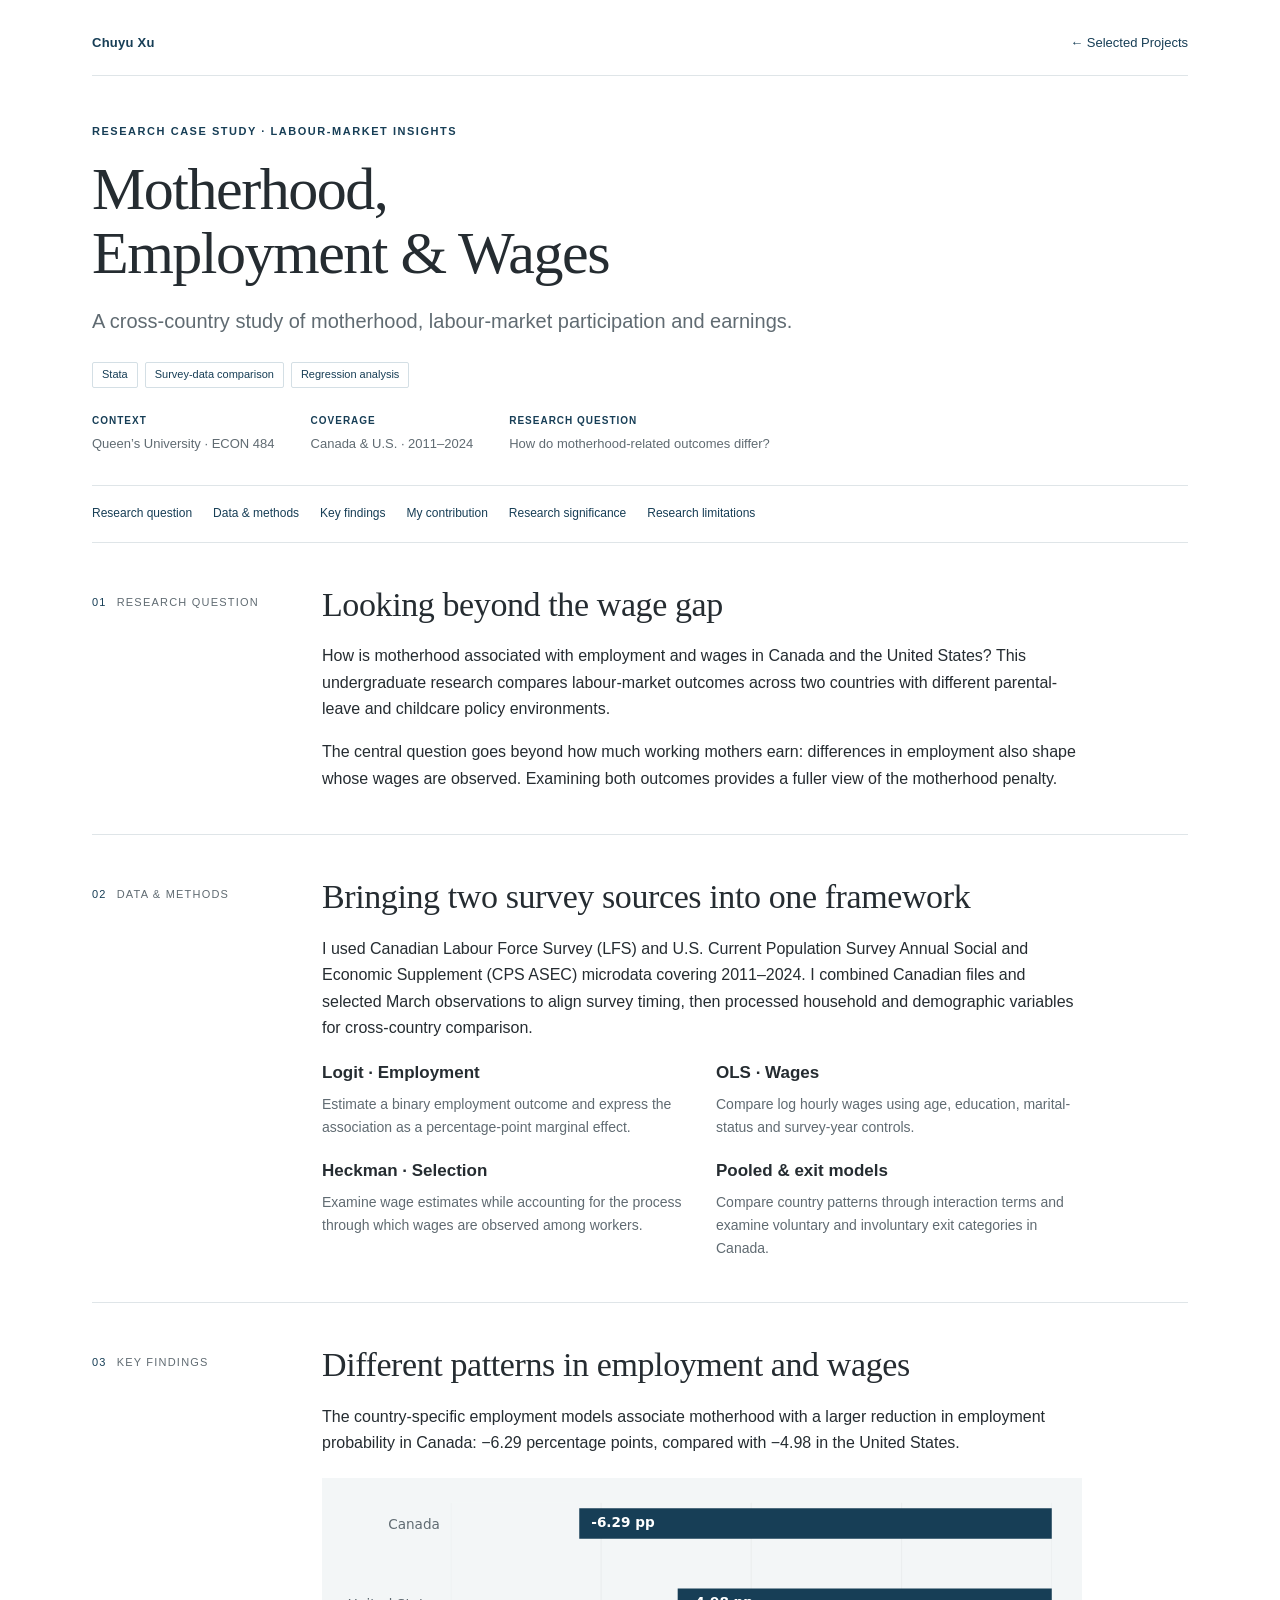
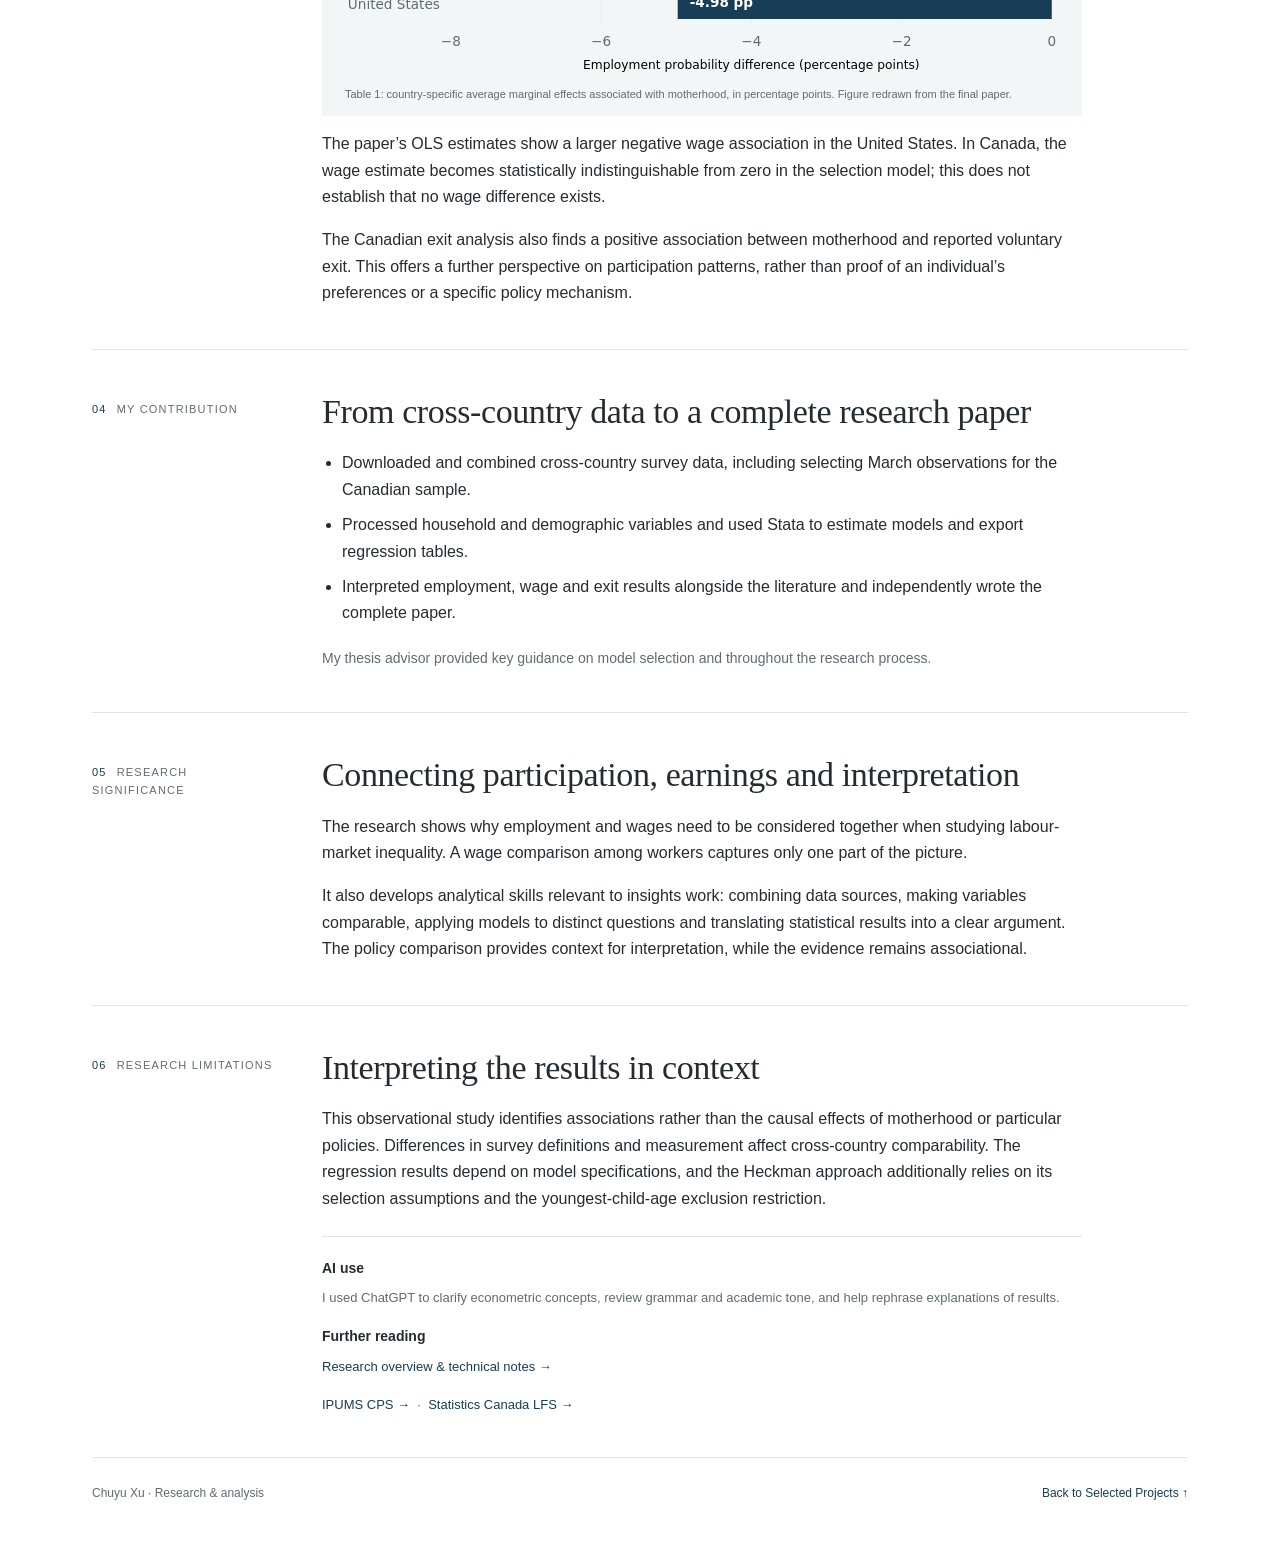
==== commit 06d3ede0: "Refine research case narrative around final thesis and confirmed contributions Align website, README" ====
--- a/projects/motherhood-penalty/index.html
+++ b/projects/motherhood-penalty/index.html
@@ -1,13 +1,4 @@
 <!doctype html><html lang="en"><head><meta charset="utf-8"><meta name="viewport" content="width=device-width,initial-scale=1"><meta name="description" content="A research case study comparing motherhood-related employment and wage patterns in Canada and the United States."><title>Motherhood, Employment &amp; Wages | Chuyu Xu</title><link rel="stylesheet" href="../../styles.css"></head><body><main class="case-shell">
 <nav class="case-nav" aria-label="Portfolio"><a class="brand" href="../../index.html">Chuyu Xu</a><a href="../../index.html#projects">← Selected Projects</a></nav>
-<header class="case-hero"><div class="eyebrow">Research case study · Labour-market insights</div><h1>Motherhood,<br>Employment &amp; Wages</h1><p class="lede">Looking beyond wage gaps to understand who works, what they earn, and how the sample shapes the story.</p><div class="tags"><span class="tag">Stata</span><span class="tag">Survey-data comparison</span><span class="tag">Regression analysis</span></div><div class="project-meta"><div><strong>Context</strong>Queen’s University · ECON 484</div><div><strong>Coverage</strong>Canada &amp; U.S. · 2011–2024</div><div><strong>Research question</strong>How do motherhood-related outcomes differ?</div></div></header>
-<nav class="jump-nav" aria-label="Case sections"><a href="#findings">Findings</a><a href="#contribution">My contribution</a><a href="#approach">Data &amp; methods</a><a href="#implications">Implications</a><a href="#limitations">Limitations</a></nav>
-<section class="case-section" id="findings"><div class="section-label"><span>01</span> Key findings</div><div class="section-body"><h2>Two outcomes. Different patterns.</h2><p>The paper compares employment and wage outcomes between women with and without resident children. Its country-specific employment models report a larger negative association in Canada.</p><figure class="chart"><picture><source media="(max-width: 580px)" srcset="employment-associations-mobile.svg"><img src="employment-associations.svg" alt="Reported employment average marginal effects: Canada −6.29 percentage points and United States −4.98 percentage points."></picture><figcaption>Table 1, country-specific logit models. Weighted average marginal effects; reported observations: Canada 405,067, U.S. 555,191. Redrawn from the paper, not rerun; no uncertainty intervals shown. Associations do not identify causal effects.</figcaption></figure>
-<h3>Wage estimates vary by specification</h3><div class="table-wrap"><table class="wage-table"><thead><tr><th>Log-wage coefficient</th><th>Canada</th><th>United States</th></tr></thead><tbody><tr><td>OLS</td><td>−0.0135</td><td>−0.0554</td></tr><tr><td>Heckman</td><td>+0.0244</td><td>−0.0084</td></tr></tbody></table></div><p class="finding-note">Table 2 reports these coefficients. The Canadian Heckman estimate is not statistically significant as reported. The U.S. significance reporting conflicts across sources; see the source checks below.</p><div class="inline-note"><strong>Interpretation matters.</strong> The supplied code uses different sample restrictions and weights across these models. Their differences cannot be attributed solely to the selection correction.</div><p>A Canadian extension also reports a positive association with the voluntary-exit category. This is an exploratory result: the category definitions and reference group need verification before interpreting it as a reason for the employment gap.</p></div></section>
-<section class="case-section" id="contribution"><div class="section-label"><span>02</span> My contribution</div><div class="section-body"><h2>From survey extracts to a written argument</h2><ul><li>Downloaded and combined survey data and selected March observations for Canada, as documented in my data description.</li><li>Used Stata for the documented workflow of variable preparation, regression analysis and table exports.</li><li>Independently wrote the complete research paper, bringing together the literature, analysis and interpretation.</li></ul><p class="finding-note" style="margin-top:20px">My thesis advisor provided key guidance on model selection and throughout the research process.</p></div></section>
-<section class="case-section" id="approach"><div class="section-label"><span>03</span> Data &amp; methods</div><div class="section-body"><h2>A comparable question, across two surveys</h2><p>Canadian Labour Force Survey and U.S. CPS ASEC extracts cover 2011–2024. The Canadian sample uses March files to align survey timing. The workflow recodes demographic and household variables for comparison and distinguishes employment outcomes from wages observed among workers.</p><div class="method-grid"><div><h3>Employment · Logit</h3><p>Model a binary employment outcome and translate results into percentage-point marginal effects.</p></div><div><h3>Wages · OLS</h3><p>Provide a baseline comparison of log hourly wages using demographic and survey-year controls.</p></div><div><h3>Selection · Heckman</h3><p>Examine wage estimates when employment and wage observation may be related; youngest-child age enters the selection equation.</p></div><div><h3>Context · Pooled &amp; exit models</h3><p>Explore country interactions and Canadian reported reasons for leaving work.</p></div></div><p class="finding-note" style="margin-top:20px">The original paper and code printout remain private. <a class="text-link" href="https://github.com/chuyu-xu/chuyu-xu.github.io/blob/main/projects/motherhood-penalty/README.md">Read the technical overview and source checks →</a></p></div></section>
-<section class="case-section" id="implications"><div class="section-label"><span>04</span> Implications</div><div class="section-body"><h2>A single metric does not tell the whole story</h2><p>Employment and wages capture different dimensions of labour-market outcomes. Looking at both helps distinguish participation patterns from the earnings of the people observed working.</p><p>The broader analytical lesson is to check definitions, sample coverage and model assumptions before comparing groups. That discipline is transferable to audience, consumer and business insights. Family-policy differences provide context here, but their causal contribution remains a hypothesis.</p></div></section>
-<section class="case-section" id="limitations"><div class="section-label"><span>05</span> Limits &amp; disclosure</div><div class="section-body"><h2>What the evidence can—and cannot—say</h2><p>This is an observational cross-country comparison, not a before-and-after study of the same women. Resident-child indicators are imperfect proxies for motherhood. Country interactions cannot isolate a policy effect, and the Heckman exclusion restriction requires a substantive assumption.</p>
-<div class="source-checks"><h3>Source checks that affect interpretation</h3><ul><li><strong>Sample and weights — confirmed in the printed code.</strong> Logit and OLS commands specify female restrictions and survey weights; the Heckman commands do not. Reported U.S. OLS and Heckman observation counts are 390,052 and 1,289,778, covering different outcome/selection samples. Their exact composition cannot be established without the original data and logs.</li><li><strong>Significance — unresolved reporting conflict.</strong> For the U.S. Heckman coefficient, Table 2 marks two stars while the prose says p &lt; 0.01. Its rounded coefficient and standard error (−0.0084 / 0.0028) imply |z| ≈ 3 and a normal-approximation p ≈ 0.0027. This does not reconcile the original output; no definitive p-value is asserted here.</li><li><strong>Definitions and execution — further verification needed.</strong> The prose gives conflicting age ranges. Wage units, employment coding and exit-category mapping need codebook checks; the printout also repeats an existing variable definition. The data files exceeded this environment’s transfer limit, so models have not been rerun.</li></ul><p><a class="text-link" href="https://github.com/chuyu-xu/chuyu-xu.github.io/blob/main/projects/motherhood-penalty/README.md#source-consistency-checks">View the full source-consistency notes →</a></p></div>
-<div class="disclosure"><h3>AI use &amp; sources</h3><p>The AI-use statement discloses ChatGPT assistance with econometric concepts, grammar, academic tone and explanations of results. All figures here are drawn from the submitted paper’s reported tables.</p><p><a href="https://cps.ipums.org/cps/">IPUMS CPS →</a> &nbsp;·&nbsp; <a href="https://www150.statcan.gc.ca/n1/pub/71m0001x/71m0001x2021001-eng.htm">Statistics Canada LFS →</a></p></div></div></section>
-<footer class="case-footer"><span>Chuyu Xu · Research &amp; analysis</span><a href="../../index.html#projects">Back to Selected Projects ↑</a></footer></main></body></html>+<header class="case-hero"><div class="eyebrow">Research case study · Labour-market insights</div><h1>Motherhood,<br>Employment &amp; Wages</h1><p class="lede">A cross-country study of motherhood, labour-market participation and earnings.</p><div class="tags"><span class="tag">Stata</span><span class="tag">Survey-data comparison</span><span class="tag">Regression analysis</span></div><div class="project-meta"><div><strong>Context</strong>Queen’s University · ECON 484</div><div><strong>Coverage</strong>Canada &amp; U.S. · 2011–2024</div><div><strong>Research question</strong>How do motherhood-related outcomes differ?</div></div></header>
+<nav class="jump-nav" aria-label="Case sections"><a href="#overview">Research question</a><a href="#approach">Data &amp; methods</a><a href="#findings">Key findings</a><a href="#contribution">My contribution</a><a href="#implications">Research significance</a><a href="#limitations">Research limitations</a></nav><section class="case-section" id="overview"><div class="section-label"><span>01</span>Research question</div><div class="section-body"><h2>Looking beyond the wage gap</h2><p>How is motherhood associated with employment and wages in Canada and the United States? This undergraduate research compares labour-market outcomes across two countries with different parental-leave and childcare policy environments.</p><p>The central question goes beyond how much working mothers earn: differences in employment also shape whose wages are observed. Examining both outcomes provides a fuller view of the motherhood penalty.</p></div></section><section class="case-section" id="approach"><div class="section-label"><span>02</span>Data &amp; methods</div><div class="section-body"><h2>Bringing two survey sources into one framework</h2><p>I used Canadian Labour Force Survey (LFS) and U.S. Current Population Survey Annual Social and Economic Supplement (CPS ASEC) microdata covering 2011–2024. I combined Canadian files and selected March observations to align survey timing, then processed household and demographic variables for cross-country comparison.</p><div class="method-grid"><div><h3>Logit · Employment</h3><p>Estimate a binary employment outcome and express the association as a percentage-point marginal effect.</p></div><div><h3>OLS · Wages</h3><p>Compare log hourly wages using age, education, marital-status and survey-year controls.</p></div><div><h3>Heckman · Selection</h3><p>Examine wage estimates while accounting for the process through which wages are observed among workers.</p></div><div><h3>Pooled &amp; exit models</h3><p>Compare country patterns through interaction terms and examine voluntary and involuntary exit categories in Canada.</p></div></div></div></section><section class="case-section" id="findings"><div class="section-label"><span>03</span>Key findings</div><div class="section-body"><h2>Different patterns in employment and wages</h2><p>The country-specific employment models associate motherhood with a larger reduction in employment probability in Canada: −6.29 percentage points, compared with −4.98 in the United States.</p><figure class="chart"><picture><source media="(max-width: 580px)" srcset="employment-associations-mobile.svg"><img src="employment-associations.svg" alt="Employment associations: Canada minus 6.29 percentage points; United States minus 4.98 percentage points."></picture><figcaption>Table 1: country-specific average marginal effects associated with motherhood, in percentage points. Figure redrawn from the final paper.</figcaption></figure><p>The paper’s OLS estimates show a larger negative wage association in the United States. In Canada, the wage estimate becomes statistically indistinguishable from zero in the selection model; this does not establish that no wage difference exists.</p><p>The Canadian exit analysis also finds a positive association between motherhood and reported voluntary exit. This offers a further perspective on participation patterns, rather than proof of an individual’s preferences or a specific policy mechanism.</p></div></section><section class="case-section" id="contribution"><div class="section-label"><span>04</span>My contribution</div><div class="section-body"><h2>From cross-country data to a complete research paper</h2><ul><li>Downloaded and combined cross-country survey data, including selecting March observations for the Canadian sample.</li><li>Processed household and demographic variables and used Stata to estimate models and export regression tables.</li><li>Interpreted employment, wage and exit results alongside the literature and independently wrote the complete paper.</li></ul><p class="finding-note" style="margin-top:20px">My thesis advisor provided key guidance on model selection and throughout the research process.</p></div></section><section class="case-section" id="implications"><div class="section-label"><span>05</span>Research significance</div><div class="section-body"><h2>Connecting participation, earnings and interpretation</h2><p>The research shows why employment and wages need to be considered together when studying labour-market inequality. A wage comparison among workers captures only one part of the picture.</p><p>It also develops analytical skills relevant to insights work: combining data sources, making variables comparable, applying models to distinct questions and translating statistical results into a clear argument. The policy comparison provides context for interpretation, while the evidence remains associational.</p></div></section><section class="case-section" id="limitations"><div class="section-label"><span>06</span>Research limitations</div><div class="section-body"><h2>Interpreting the results in context</h2><p>This observational study identifies associations rather than the causal effects of motherhood or particular policies. Differences in survey definitions and measurement affect cross-country comparability. The regression results depend on model specifications, and the Heckman approach additionally relies on its selection assumptions and the youngest-child-age exclusion restriction.</p><div class="disclosure"><h3>AI use</h3><p>I used ChatGPT to clarify econometric concepts, review grammar and academic tone, and help rephrase explanations of results.</p><h3>Further reading</h3><p><a href="https://github.com/chuyu-xu/chuyu-xu.github.io/blob/main/projects/motherhood-penalty/README.md">Research overview &amp; technical notes →</a></p><p><a href="https://cps.ipums.org/cps/">IPUMS CPS →</a> &nbsp;·&nbsp; <a href="https://www150.statcan.gc.ca/n1/pub/71m0001x/71m0001x2021001-eng.htm">Statistics Canada LFS →</a></p></div></div></section><footer class="case-footer"><span>Chuyu Xu · Research &amp; analysis</span><a href="../../index.html#projects">Back to Selected Projects ↑</a></footer></main></body></html>
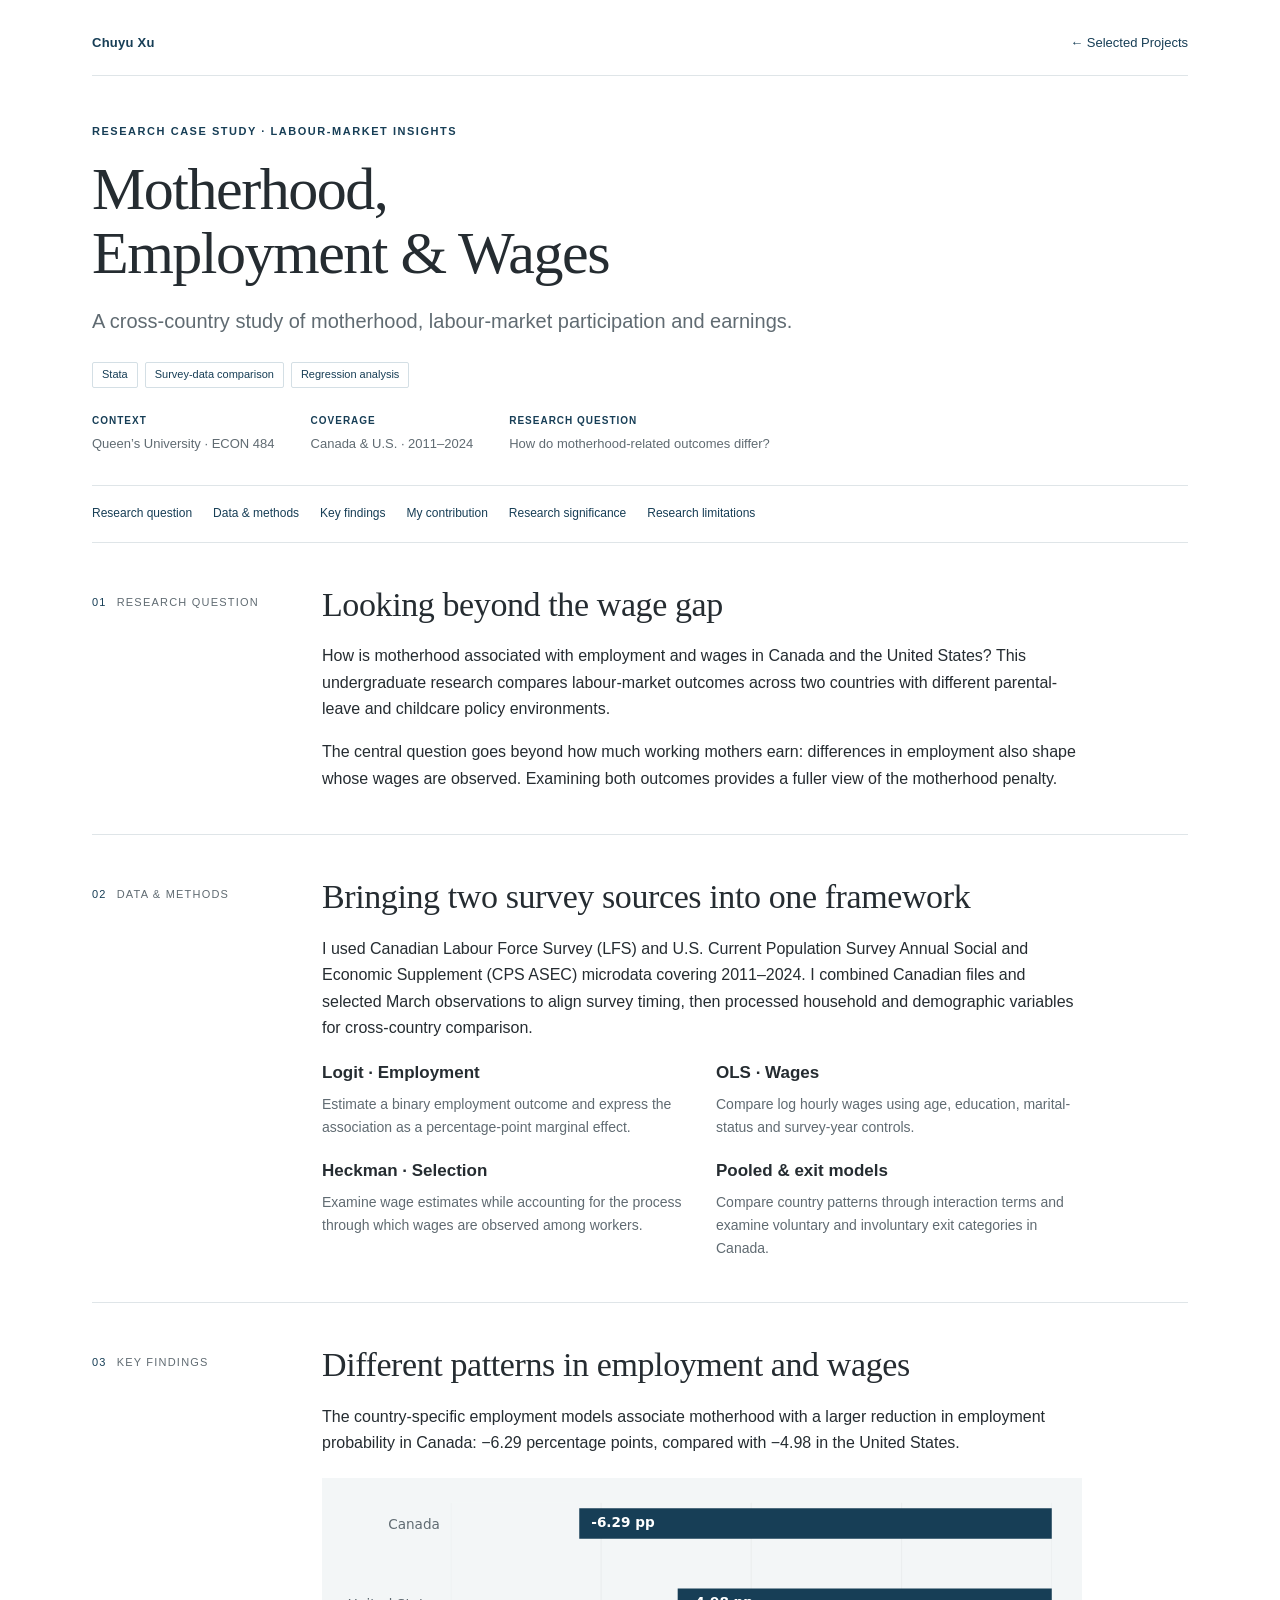
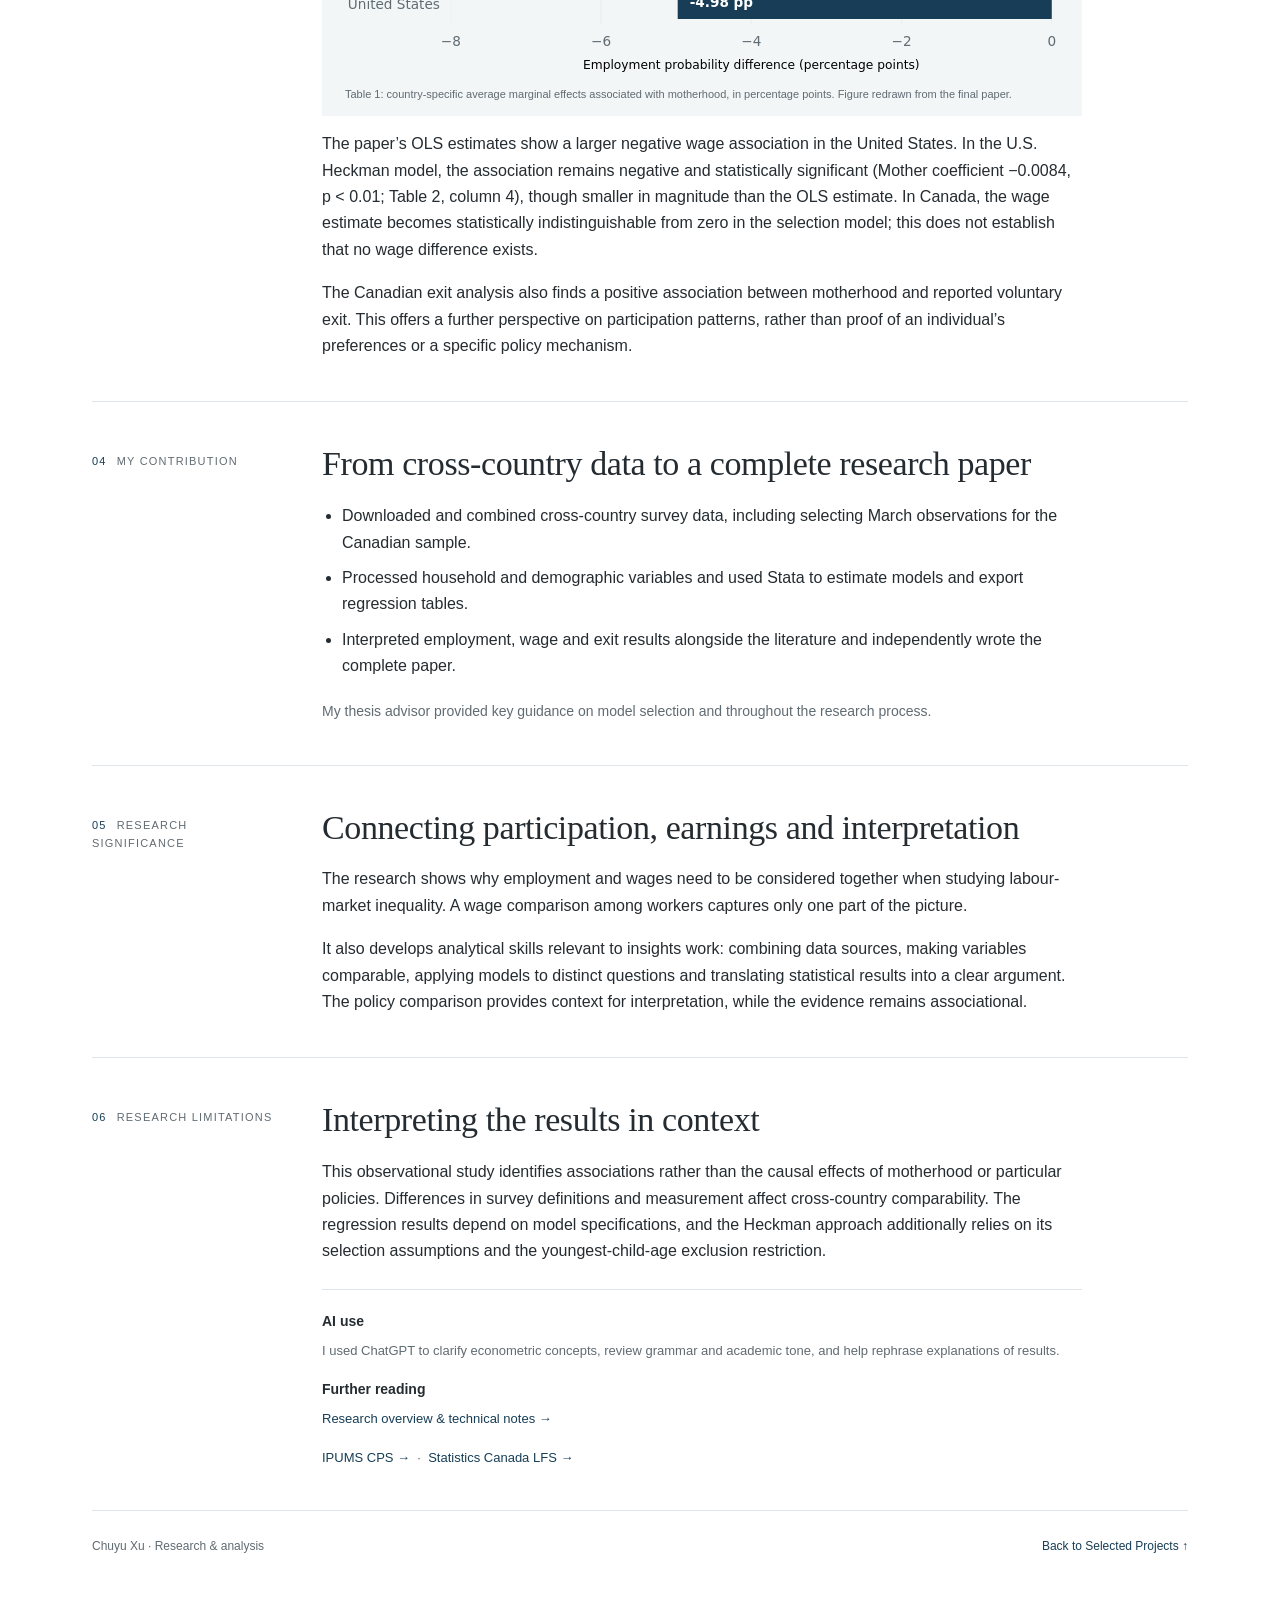
==== commit 0c6f07a9: "Restore correctly reported U.S. Heckman finding Table 2 column 4 reports Mother = -0.0084*** (p < 0." ====
--- a/projects/motherhood-penalty/index.html
+++ b/projects/motherhood-penalty/index.html
@@ -1,4 +1,4 @@
 <!doctype html><html lang="en"><head><meta charset="utf-8"><meta name="viewport" content="width=device-width,initial-scale=1"><meta name="description" content="A research case study comparing motherhood-related employment and wage patterns in Canada and the United States."><title>Motherhood, Employment &amp; Wages | Chuyu Xu</title><link rel="stylesheet" href="../../styles.css"></head><body><main class="case-shell">
 <nav class="case-nav" aria-label="Portfolio"><a class="brand" href="../../index.html">Chuyu Xu</a><a href="../../index.html#projects">← Selected Projects</a></nav>
 <header class="case-hero"><div class="eyebrow">Research case study · Labour-market insights</div><h1>Motherhood,<br>Employment &amp; Wages</h1><p class="lede">A cross-country study of motherhood, labour-market participation and earnings.</p><div class="tags"><span class="tag">Stata</span><span class="tag">Survey-data comparison</span><span class="tag">Regression analysis</span></div><div class="project-meta"><div><strong>Context</strong>Queen’s University · ECON 484</div><div><strong>Coverage</strong>Canada &amp; U.S. · 2011–2024</div><div><strong>Research question</strong>How do motherhood-related outcomes differ?</div></div></header>
-<nav class="jump-nav" aria-label="Case sections"><a href="#overview">Research question</a><a href="#approach">Data &amp; methods</a><a href="#findings">Key findings</a><a href="#contribution">My contribution</a><a href="#implications">Research significance</a><a href="#limitations">Research limitations</a></nav><section class="case-section" id="overview"><div class="section-label"><span>01</span>Research question</div><div class="section-body"><h2>Looking beyond the wage gap</h2><p>How is motherhood associated with employment and wages in Canada and the United States? This undergraduate research compares labour-market outcomes across two countries with different parental-leave and childcare policy environments.</p><p>The central question goes beyond how much working mothers earn: differences in employment also shape whose wages are observed. Examining both outcomes provides a fuller view of the motherhood penalty.</p></div></section><section class="case-section" id="approach"><div class="section-label"><span>02</span>Data &amp; methods</div><div class="section-body"><h2>Bringing two survey sources into one framework</h2><p>I used Canadian Labour Force Survey (LFS) and U.S. Current Population Survey Annual Social and Economic Supplement (CPS ASEC) microdata covering 2011–2024. I combined Canadian files and selected March observations to align survey timing, then processed household and demographic variables for cross-country comparison.</p><div class="method-grid"><div><h3>Logit · Employment</h3><p>Estimate a binary employment outcome and express the association as a percentage-point marginal effect.</p></div><div><h3>OLS · Wages</h3><p>Compare log hourly wages using age, education, marital-status and survey-year controls.</p></div><div><h3>Heckman · Selection</h3><p>Examine wage estimates while accounting for the process through which wages are observed among workers.</p></div><div><h3>Pooled &amp; exit models</h3><p>Compare country patterns through interaction terms and examine voluntary and involuntary exit categories in Canada.</p></div></div></div></section><section class="case-section" id="findings"><div class="section-label"><span>03</span>Key findings</div><div class="section-body"><h2>Different patterns in employment and wages</h2><p>The country-specific employment models associate motherhood with a larger reduction in employment probability in Canada: −6.29 percentage points, compared with −4.98 in the United States.</p><figure class="chart"><picture><source media="(max-width: 580px)" srcset="employment-associations-mobile.svg"><img src="employment-associations.svg" alt="Employment associations: Canada minus 6.29 percentage points; United States minus 4.98 percentage points."></picture><figcaption>Table 1: country-specific average marginal effects associated with motherhood, in percentage points. Figure redrawn from the final paper.</figcaption></figure><p>The paper’s OLS estimates show a larger negative wage association in the United States. In Canada, the wage estimate becomes statistically indistinguishable from zero in the selection model; this does not establish that no wage difference exists.</p><p>The Canadian exit analysis also finds a positive association between motherhood and reported voluntary exit. This offers a further perspective on participation patterns, rather than proof of an individual’s preferences or a specific policy mechanism.</p></div></section><section class="case-section" id="contribution"><div class="section-label"><span>04</span>My contribution</div><div class="section-body"><h2>From cross-country data to a complete research paper</h2><ul><li>Downloaded and combined cross-country survey data, including selecting March observations for the Canadian sample.</li><li>Processed household and demographic variables and used Stata to estimate models and export regression tables.</li><li>Interpreted employment, wage and exit results alongside the literature and independently wrote the complete paper.</li></ul><p class="finding-note" style="margin-top:20px">My thesis advisor provided key guidance on model selection and throughout the research process.</p></div></section><section class="case-section" id="implications"><div class="section-label"><span>05</span>Research significance</div><div class="section-body"><h2>Connecting participation, earnings and interpretation</h2><p>The research shows why employment and wages need to be considered together when studying labour-market inequality. A wage comparison among workers captures only one part of the picture.</p><p>It also develops analytical skills relevant to insights work: combining data sources, making variables comparable, applying models to distinct questions and translating statistical results into a clear argument. The policy comparison provides context for interpretation, while the evidence remains associational.</p></div></section><section class="case-section" id="limitations"><div class="section-label"><span>06</span>Research limitations</div><div class="section-body"><h2>Interpreting the results in context</h2><p>This observational study identifies associations rather than the causal effects of motherhood or particular policies. Differences in survey definitions and measurement affect cross-country comparability. The regression results depend on model specifications, and the Heckman approach additionally relies on its selection assumptions and the youngest-child-age exclusion restriction.</p><div class="disclosure"><h3>AI use</h3><p>I used ChatGPT to clarify econometric concepts, review grammar and academic tone, and help rephrase explanations of results.</p><h3>Further reading</h3><p><a href="https://github.com/chuyu-xu/chuyu-xu.github.io/blob/main/projects/motherhood-penalty/README.md">Research overview &amp; technical notes →</a></p><p><a href="https://cps.ipums.org/cps/">IPUMS CPS →</a> &nbsp;·&nbsp; <a href="https://www150.statcan.gc.ca/n1/pub/71m0001x/71m0001x2021001-eng.htm">Statistics Canada LFS →</a></p></div></div></section><footer class="case-footer"><span>Chuyu Xu · Research &amp; analysis</span><a href="../../index.html#projects">Back to Selected Projects ↑</a></footer></main></body></html>+<nav class="jump-nav" aria-label="Case sections"><a href="#overview">Research question</a><a href="#approach">Data &amp; methods</a><a href="#findings">Key findings</a><a href="#contribution">My contribution</a><a href="#implications">Research significance</a><a href="#limitations">Research limitations</a></nav><section class="case-section" id="overview"><div class="section-label"><span>01</span>Research question</div><div class="section-body"><h2>Looking beyond the wage gap</h2><p>How is motherhood associated with employment and wages in Canada and the United States? This undergraduate research compares labour-market outcomes across two countries with different parental-leave and childcare policy environments.</p><p>The central question goes beyond how much working mothers earn: differences in employment also shape whose wages are observed. Examining both outcomes provides a fuller view of the motherhood penalty.</p></div></section><section class="case-section" id="approach"><div class="section-label"><span>02</span>Data &amp; methods</div><div class="section-body"><h2>Bringing two survey sources into one framework</h2><p>I used Canadian Labour Force Survey (LFS) and U.S. Current Population Survey Annual Social and Economic Supplement (CPS ASEC) microdata covering 2011–2024. I combined Canadian files and selected March observations to align survey timing, then processed household and demographic variables for cross-country comparison.</p><div class="method-grid"><div><h3>Logit · Employment</h3><p>Estimate a binary employment outcome and express the association as a percentage-point marginal effect.</p></div><div><h3>OLS · Wages</h3><p>Compare log hourly wages using age, education, marital-status and survey-year controls.</p></div><div><h3>Heckman · Selection</h3><p>Examine wage estimates while accounting for the process through which wages are observed among workers.</p></div><div><h3>Pooled &amp; exit models</h3><p>Compare country patterns through interaction terms and examine voluntary and involuntary exit categories in Canada.</p></div></div></div></section><section class="case-section" id="findings"><div class="section-label"><span>03</span>Key findings</div><div class="section-body"><h2>Different patterns in employment and wages</h2><p>The country-specific employment models associate motherhood with a larger reduction in employment probability in Canada: −6.29 percentage points, compared with −4.98 in the United States.</p><figure class="chart"><picture><source media="(max-width: 580px)" srcset="employment-associations-mobile.svg"><img src="employment-associations.svg" alt="Employment associations: Canada minus 6.29 percentage points; United States minus 4.98 percentage points."></picture><figcaption>Table 1: country-specific average marginal effects associated with motherhood, in percentage points. Figure redrawn from the final paper.</figcaption></figure><p>The paper’s OLS estimates show a larger negative wage association in the United States. In the U.S. Heckman model, the association remains negative and statistically significant (Mother coefficient −0.0084, p &lt; 0.01; Table 2, column 4), though smaller in magnitude than the OLS estimate. In Canada, the wage estimate becomes statistically indistinguishable from zero in the selection model; this does not establish that no wage difference exists.</p><p>The Canadian exit analysis also finds a positive association between motherhood and reported voluntary exit. This offers a further perspective on participation patterns, rather than proof of an individual’s preferences or a specific policy mechanism.</p></div></section><section class="case-section" id="contribution"><div class="section-label"><span>04</span>My contribution</div><div class="section-body"><h2>From cross-country data to a complete research paper</h2><ul><li>Downloaded and combined cross-country survey data, including selecting March observations for the Canadian sample.</li><li>Processed household and demographic variables and used Stata to estimate models and export regression tables.</li><li>Interpreted employment, wage and exit results alongside the literature and independently wrote the complete paper.</li></ul><p class="finding-note" style="margin-top:20px">My thesis advisor provided key guidance on model selection and throughout the research process.</p></div></section><section class="case-section" id="implications"><div class="section-label"><span>05</span>Research significance</div><div class="section-body"><h2>Connecting participation, earnings and interpretation</h2><p>The research shows why employment and wages need to be considered together when studying labour-market inequality. A wage comparison among workers captures only one part of the picture.</p><p>It also develops analytical skills relevant to insights work: combining data sources, making variables comparable, applying models to distinct questions and translating statistical results into a clear argument. The policy comparison provides context for interpretation, while the evidence remains associational.</p></div></section><section class="case-section" id="limitations"><div class="section-label"><span>06</span>Research limitations</div><div class="section-body"><h2>Interpreting the results in context</h2><p>This observational study identifies associations rather than the causal effects of motherhood or particular policies. Differences in survey definitions and measurement affect cross-country comparability. The regression results depend on model specifications, and the Heckman approach additionally relies on its selection assumptions and the youngest-child-age exclusion restriction.</p><div class="disclosure"><h3>AI use</h3><p>I used ChatGPT to clarify econometric concepts, review grammar and academic tone, and help rephrase explanations of results.</p><h3>Further reading</h3><p><a href="https://github.com/chuyu-xu/chuyu-xu.github.io/blob/main/projects/motherhood-penalty/README.md">Research overview &amp; technical notes →</a></p><p><a href="https://cps.ipums.org/cps/">IPUMS CPS →</a> &nbsp;·&nbsp; <a href="https://www150.statcan.gc.ca/n1/pub/71m0001x/71m0001x2021001-eng.htm">Statistics Canada LFS →</a></p></div></div></section><footer class="case-footer"><span>Chuyu Xu · Research &amp; analysis</span><a href="../../index.html#projects">Back to Selected Projects ↑</a></footer></main></body></html>
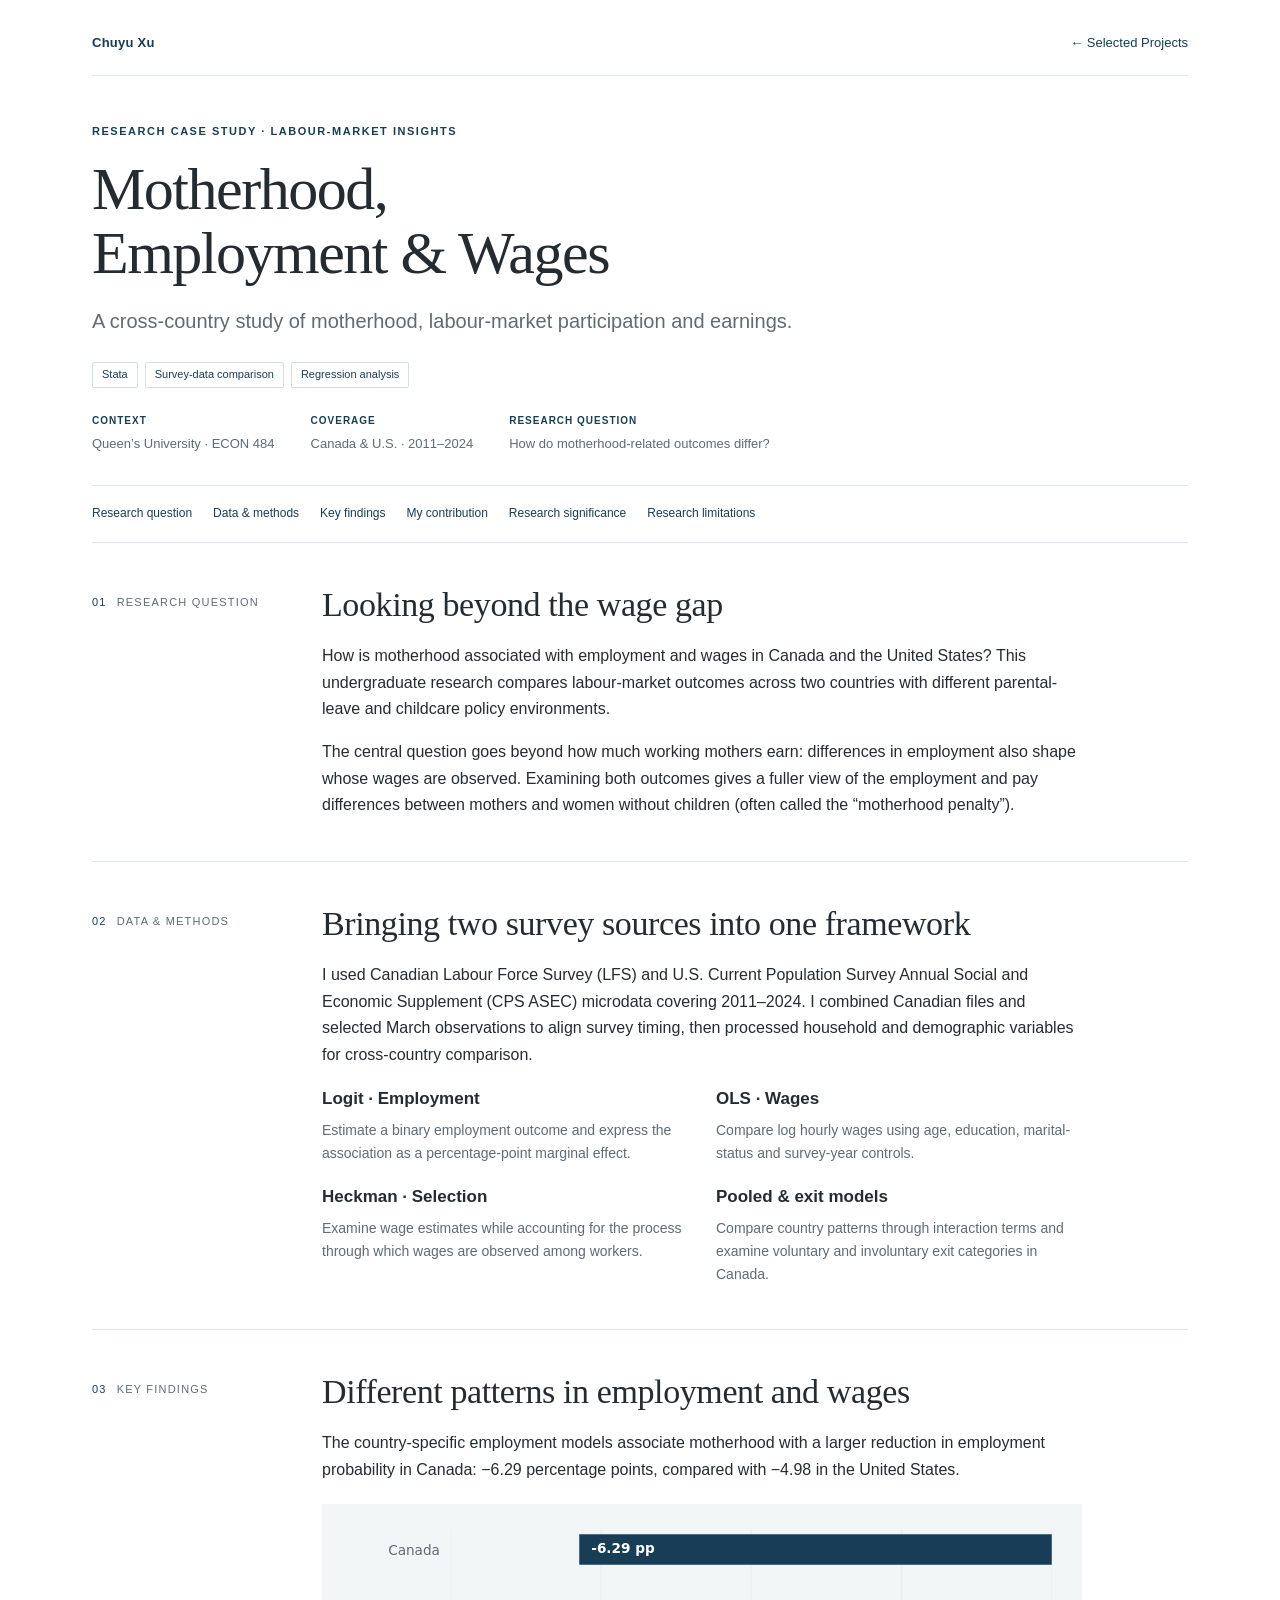
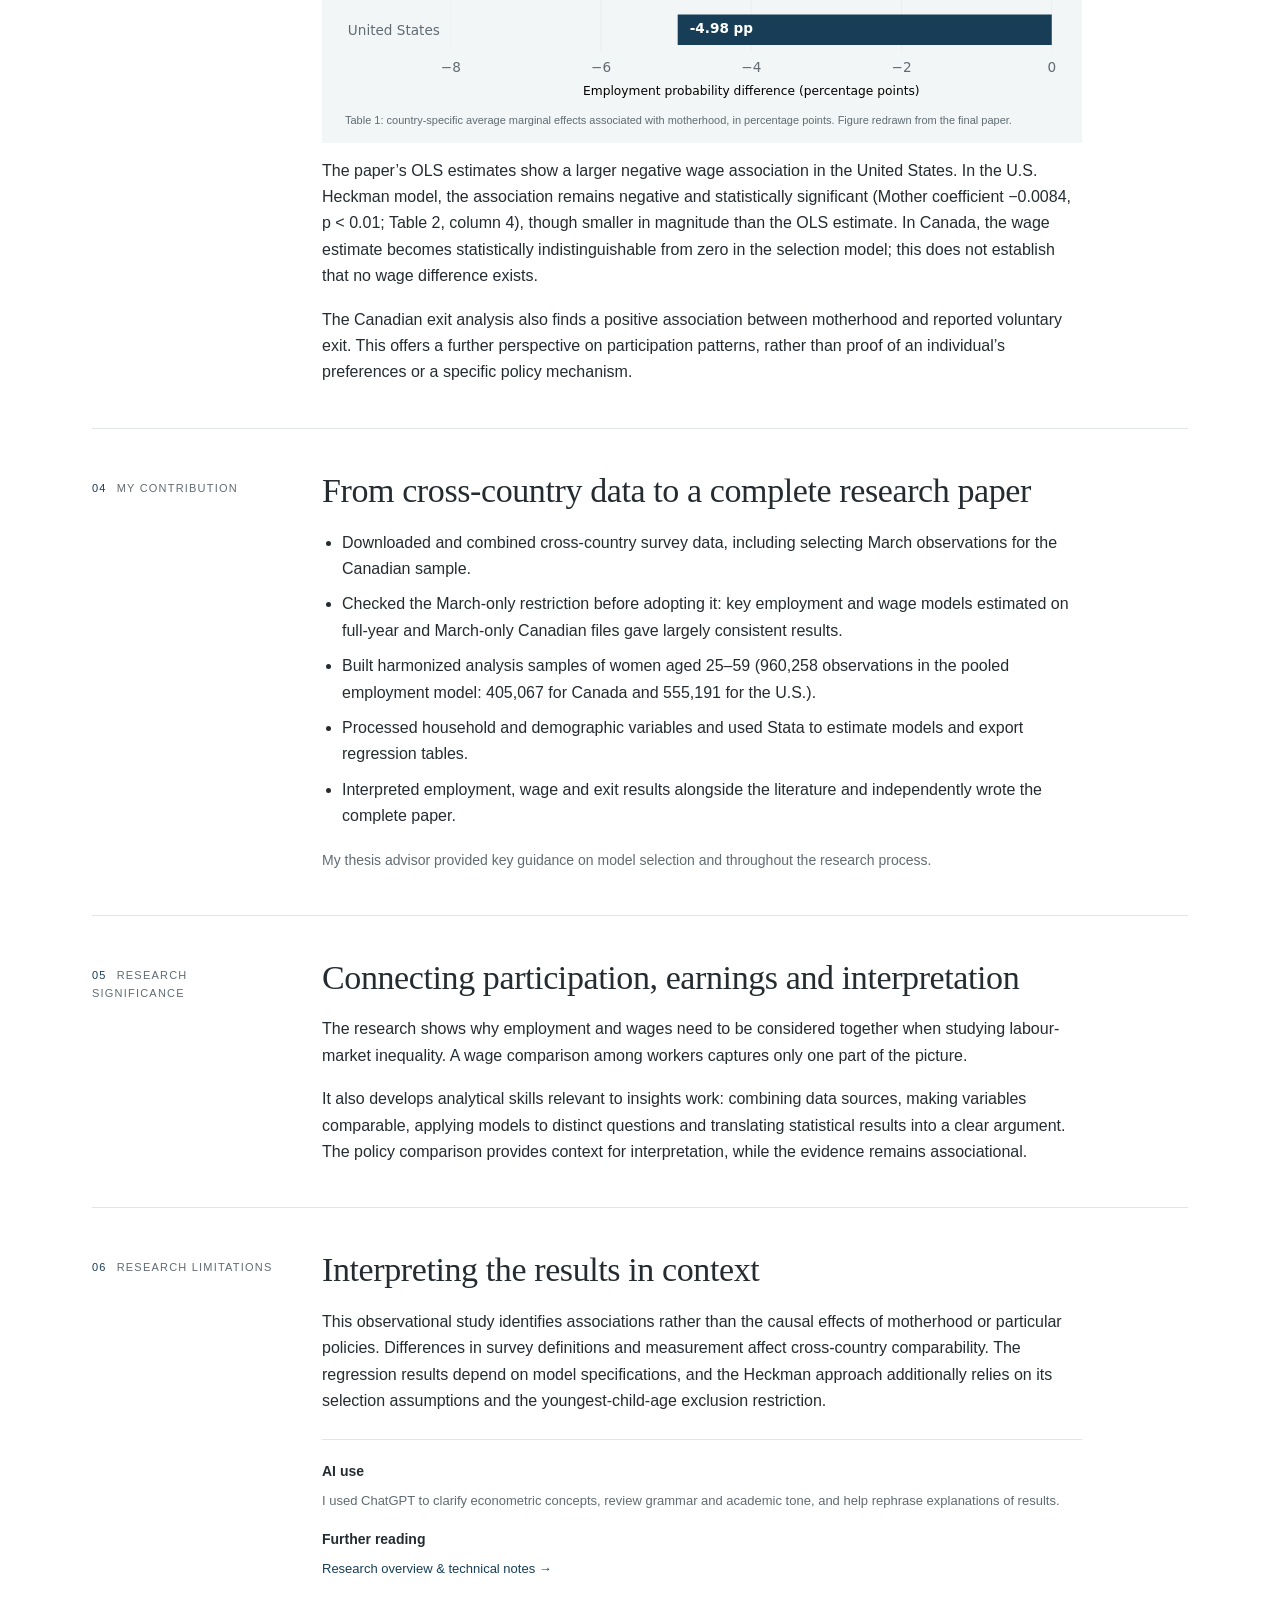
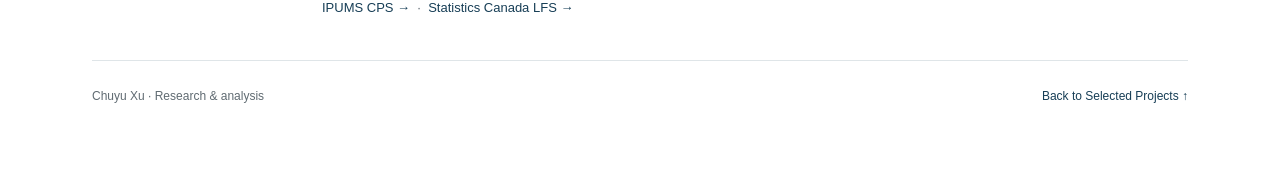
==== commit 30ec3bf5: "Update projects, covers and experience to match current resume - Redesign the three project covers w" ====
--- a/projects/motherhood-penalty/index.html
+++ b/projects/motherhood-penalty/index.html
@@ -1,4 +1,4 @@
 <!doctype html><html lang="en"><head><meta charset="utf-8"><meta name="viewport" content="width=device-width,initial-scale=1"><meta name="description" content="A research case study comparing motherhood-related employment and wage patterns in Canada and the United States."><title>Motherhood, Employment &amp; Wages | Chuyu Xu</title><link rel="stylesheet" href="../../styles.css"></head><body><main class="case-shell">
 <nav class="case-nav" aria-label="Portfolio"><a class="brand" href="../../index.html">Chuyu Xu</a><a href="../../index.html#projects">← Selected Projects</a></nav>
 <header class="case-hero"><div class="eyebrow">Research case study · Labour-market insights</div><h1>Motherhood,<br>Employment &amp; Wages</h1><p class="lede">A cross-country study of motherhood, labour-market participation and earnings.</p><div class="tags"><span class="tag">Stata</span><span class="tag">Survey-data comparison</span><span class="tag">Regression analysis</span></div><div class="project-meta"><div><strong>Context</strong>Queen’s University · ECON 484</div><div><strong>Coverage</strong>Canada &amp; U.S. · 2011–2024</div><div><strong>Research question</strong>How do motherhood-related outcomes differ?</div></div></header>
-<nav class="jump-nav" aria-label="Case sections"><a href="#overview">Research question</a><a href="#approach">Data &amp; methods</a><a href="#findings">Key findings</a><a href="#contribution">My contribution</a><a href="#implications">Research significance</a><a href="#limitations">Research limitations</a></nav><section class="case-section" id="overview"><div class="section-label"><span>01</span>Research question</div><div class="section-body"><h2>Looking beyond the wage gap</h2><p>How is motherhood associated with employment and wages in Canada and the United States? This undergraduate research compares labour-market outcomes across two countries with different parental-leave and childcare policy environments.</p><p>The central question goes beyond how much working mothers earn: differences in employment also shape whose wages are observed. Examining both outcomes provides a fuller view of the motherhood penalty.</p></div></section><section class="case-section" id="approach"><div class="section-label"><span>02</span>Data &amp; methods</div><div class="section-body"><h2>Bringing two survey sources into one framework</h2><p>I used Canadian Labour Force Survey (LFS) and U.S. Current Population Survey Annual Social and Economic Supplement (CPS ASEC) microdata covering 2011–2024. I combined Canadian files and selected March observations to align survey timing, then processed household and demographic variables for cross-country comparison.</p><div class="method-grid"><div><h3>Logit · Employment</h3><p>Estimate a binary employment outcome and express the association as a percentage-point marginal effect.</p></div><div><h3>OLS · Wages</h3><p>Compare log hourly wages using age, education, marital-status and survey-year controls.</p></div><div><h3>Heckman · Selection</h3><p>Examine wage estimates while accounting for the process through which wages are observed among workers.</p></div><div><h3>Pooled &amp; exit models</h3><p>Compare country patterns through interaction terms and examine voluntary and involuntary exit categories in Canada.</p></div></div></div></section><section class="case-section" id="findings"><div class="section-label"><span>03</span>Key findings</div><div class="section-body"><h2>Different patterns in employment and wages</h2><p>The country-specific employment models associate motherhood with a larger reduction in employment probability in Canada: −6.29 percentage points, compared with −4.98 in the United States.</p><figure class="chart"><picture><source media="(max-width: 580px)" srcset="employment-associations-mobile.svg"><img src="employment-associations.svg" alt="Employment associations: Canada minus 6.29 percentage points; United States minus 4.98 percentage points."></picture><figcaption>Table 1: country-specific average marginal effects associated with motherhood, in percentage points. Figure redrawn from the final paper.</figcaption></figure><p>The paper’s OLS estimates show a larger negative wage association in the United States. In the U.S. Heckman model, the association remains negative and statistically significant (Mother coefficient −0.0084, p &lt; 0.01; Table 2, column 4), though smaller in magnitude than the OLS estimate. In Canada, the wage estimate becomes statistically indistinguishable from zero in the selection model; this does not establish that no wage difference exists.</p><p>The Canadian exit analysis also finds a positive association between motherhood and reported voluntary exit. This offers a further perspective on participation patterns, rather than proof of an individual’s preferences or a specific policy mechanism.</p></div></section><section class="case-section" id="contribution"><div class="section-label"><span>04</span>My contribution</div><div class="section-body"><h2>From cross-country data to a complete research paper</h2><ul><li>Downloaded and combined cross-country survey data, including selecting March observations for the Canadian sample.</li><li>Processed household and demographic variables and used Stata to estimate models and export regression tables.</li><li>Interpreted employment, wage and exit results alongside the literature and independently wrote the complete paper.</li></ul><p class="finding-note" style="margin-top:20px">My thesis advisor provided key guidance on model selection and throughout the research process.</p></div></section><section class="case-section" id="implications"><div class="section-label"><span>05</span>Research significance</div><div class="section-body"><h2>Connecting participation, earnings and interpretation</h2><p>The research shows why employment and wages need to be considered together when studying labour-market inequality. A wage comparison among workers captures only one part of the picture.</p><p>It also develops analytical skills relevant to insights work: combining data sources, making variables comparable, applying models to distinct questions and translating statistical results into a clear argument. The policy comparison provides context for interpretation, while the evidence remains associational.</p></div></section><section class="case-section" id="limitations"><div class="section-label"><span>06</span>Research limitations</div><div class="section-body"><h2>Interpreting the results in context</h2><p>This observational study identifies associations rather than the causal effects of motherhood or particular policies. Differences in survey definitions and measurement affect cross-country comparability. The regression results depend on model specifications, and the Heckman approach additionally relies on its selection assumptions and the youngest-child-age exclusion restriction.</p><div class="disclosure"><h3>AI use</h3><p>I used ChatGPT to clarify econometric concepts, review grammar and academic tone, and help rephrase explanations of results.</p><h3>Further reading</h3><p><a href="https://github.com/chuyu-xu/chuyu-xu.github.io/blob/main/projects/motherhood-penalty/README.md">Research overview &amp; technical notes →</a></p><p><a href="https://cps.ipums.org/cps/">IPUMS CPS →</a> &nbsp;·&nbsp; <a href="https://www150.statcan.gc.ca/n1/pub/71m0001x/71m0001x2021001-eng.htm">Statistics Canada LFS →</a></p></div></div></section><footer class="case-footer"><span>Chuyu Xu · Research &amp; analysis</span><a href="../../index.html#projects">Back to Selected Projects ↑</a></footer></main></body></html>+<nav class="jump-nav" aria-label="Case sections"><a href="#overview">Research question</a><a href="#approach">Data &amp; methods</a><a href="#findings">Key findings</a><a href="#contribution">My contribution</a><a href="#implications">Research significance</a><a href="#limitations">Research limitations</a></nav><section class="case-section" id="overview"><div class="section-label"><span>01</span>Research question</div><div class="section-body"><h2>Looking beyond the wage gap</h2><p>How is motherhood associated with employment and wages in Canada and the United States? This undergraduate research compares labour-market outcomes across two countries with different parental-leave and childcare policy environments.</p><p>The central question goes beyond how much working mothers earn: differences in employment also shape whose wages are observed. Examining both outcomes gives a fuller view of the employment and pay differences between mothers and women without children (often called the “motherhood penalty”).</p></div></section><section class="case-section" id="approach"><div class="section-label"><span>02</span>Data &amp; methods</div><div class="section-body"><h2>Bringing two survey sources into one framework</h2><p>I used Canadian Labour Force Survey (LFS) and U.S. Current Population Survey Annual Social and Economic Supplement (CPS ASEC) microdata covering 2011–2024. I combined Canadian files and selected March observations to align survey timing, then processed household and demographic variables for cross-country comparison.</p><div class="method-grid"><div><h3>Logit · Employment</h3><p>Estimate a binary employment outcome and express the association as a percentage-point marginal effect.</p></div><div><h3>OLS · Wages</h3><p>Compare log hourly wages using age, education, marital-status and survey-year controls.</p></div><div><h3>Heckman · Selection</h3><p>Examine wage estimates while accounting for the process through which wages are observed among workers.</p></div><div><h3>Pooled &amp; exit models</h3><p>Compare country patterns through interaction terms and examine voluntary and involuntary exit categories in Canada.</p></div></div></div></section><section class="case-section" id="findings"><div class="section-label"><span>03</span>Key findings</div><div class="section-body"><h2>Different patterns in employment and wages</h2><p>The country-specific employment models associate motherhood with a larger reduction in employment probability in Canada: −6.29 percentage points, compared with −4.98 in the United States.</p><figure class="chart"><picture><source media="(max-width: 580px)" srcset="employment-associations-mobile.svg"><img src="employment-associations.svg" alt="Employment associations: Canada minus 6.29 percentage points; United States minus 4.98 percentage points."></picture><figcaption>Table 1: country-specific average marginal effects associated with motherhood, in percentage points. Figure redrawn from the final paper.</figcaption></figure><p>The paper’s OLS estimates show a larger negative wage association in the United States. In the U.S. Heckman model, the association remains negative and statistically significant (Mother coefficient −0.0084, p &lt; 0.01; Table 2, column 4), though smaller in magnitude than the OLS estimate. In Canada, the wage estimate becomes statistically indistinguishable from zero in the selection model; this does not establish that no wage difference exists.</p><p>The Canadian exit analysis also finds a positive association between motherhood and reported voluntary exit. This offers a further perspective on participation patterns, rather than proof of an individual’s preferences or a specific policy mechanism.</p></div></section><section class="case-section" id="contribution"><div class="section-label"><span>04</span>My contribution</div><div class="section-body"><h2>From cross-country data to a complete research paper</h2><ul><li>Downloaded and combined cross-country survey data, including selecting March observations for the Canadian sample.</li><li>Checked the March-only restriction before adopting it: key employment and wage models estimated on full-year and March-only Canadian files gave largely consistent results.</li><li>Built harmonized analysis samples of women aged 25–59 (960,258 observations in the pooled employment model: 405,067 for Canada and 555,191 for the U.S.).</li><li>Processed household and demographic variables and used Stata to estimate models and export regression tables.</li><li>Interpreted employment, wage and exit results alongside the literature and independently wrote the complete paper.</li></ul><p class="finding-note" style="margin-top:20px">My thesis advisor provided key guidance on model selection and throughout the research process.</p></div></section><section class="case-section" id="implications"><div class="section-label"><span>05</span>Research significance</div><div class="section-body"><h2>Connecting participation, earnings and interpretation</h2><p>The research shows why employment and wages need to be considered together when studying labour-market inequality. A wage comparison among workers captures only one part of the picture.</p><p>It also develops analytical skills relevant to insights work: combining data sources, making variables comparable, applying models to distinct questions and translating statistical results into a clear argument. The policy comparison provides context for interpretation, while the evidence remains associational.</p></div></section><section class="case-section" id="limitations"><div class="section-label"><span>06</span>Research limitations</div><div class="section-body"><h2>Interpreting the results in context</h2><p>This observational study identifies associations rather than the causal effects of motherhood or particular policies. Differences in survey definitions and measurement affect cross-country comparability. The regression results depend on model specifications, and the Heckman approach additionally relies on its selection assumptions and the youngest-child-age exclusion restriction.</p><div class="disclosure"><h3>AI use</h3><p>I used ChatGPT to clarify econometric concepts, review grammar and academic tone, and help rephrase explanations of results.</p><h3>Further reading</h3><p><a href="https://github.com/chuyu-xu/chuyu-xu.github.io/blob/main/projects/motherhood-penalty/README.md">Research overview &amp; technical notes →</a></p><p><a href="https://cps.ipums.org/cps/">IPUMS CPS →</a> &nbsp;·&nbsp; <a href="https://www150.statcan.gc.ca/n1/pub/71m0001x/71m0001x2021001-eng.htm">Statistics Canada LFS →</a></p></div></div></section><footer class="case-footer"><span>Chuyu Xu · Research &amp; analysis</span><a href="../../index.html#projects">Back to Selected Projects ↑</a></footer></main></body></html>
--- a/styles.css
+++ b/styles.css
@@ -1 +1,3 @@
-:root{--ink:#252c31;--muted:#606b72;--accent:#173e56;--line:#dfe5e8;--wash:#f3f6f7;--serif:Georgia,'Times New Roman',serif;--sans:Arial,Helvetica,sans-serif}*{box-sizing:border-box}html{scroll-behavior:smooth}body{margin:0;background:#fff;color:var(--ink);font:16px/1.65 var(--sans)}a{color:var(--accent);text-decoration:none;text-underline-offset:4px}a:hover{text-decoration:underline}a:focus-visible,button:focus-visible{outline:3px solid var(--accent);outline-offset:5px}img,svg{max-width:100%}button{font:inherit}.container,.case-shell{max-width:1160px;margin:auto;padding:32px 32px 64px}.tabs{display:flex;justify-content:flex-start;gap:28px;border-bottom:1px solid var(--line);margin-bottom:44px}.tab-button{border:0;border-radius:0;background:transparent;padding:10px 0 14px;color:var(--muted);cursor:pointer;font-size:14px}.tab-button.active{color:var(--accent);border-bottom:2px solid var(--accent);background:transparent}.tab-content{display:none}.tab-content.active{display:block}.eyebrow{font-size:11px;letter-spacing:.14em;text-transform:uppercase;color:var(--accent);font-weight:700}.project-intro{margin-bottom:32px;max-width:710px}.project-intro h1{font:normal 52px/1.1 var(--serif);letter-spacing:-1px;margin:10px 0 16px}.project-intro p{color:var(--muted);max-width:650px;margin:0}.cards{display:grid;grid-template-columns:1fr 1fr;gap:28px}.project-card{display:flex;flex-direction:column;border:1px solid var(--line);border-radius:3px;overflow:hidden;transition:border-color .2s,transform .2s;color:var(--ink);height:100%}.project-card:hover{transform:translateY(-3px);border-color:var(--accent);text-decoration:none}.project-card:focus-visible{outline-offset:3px}.card-visual{height:205px;background:var(--wash);padding:18px 24px;display:flex;align-items:center;justify-content:center;border-bottom:1px solid var(--line)}.card-visual img{width:100%;max-height:170px;object-fit:contain}.card-text{padding:25px 27px 27px;display:flex;flex-direction:column;flex:1}.card-text h2{font:normal 28px/1.2 var(--serif);margin:8px 0 12px;color:var(--ink)}.card-summary{font-size:15px;color:var(--muted);margin:0 0 19px;line-height:1.6;max-width:47ch}.tags{display:flex;gap:7px;flex-wrap:wrap}.tag{display:inline-block;font-size:11px;padding:3px 9px;border:1px solid #d4dfe5;color:var(--accent);border-radius:2px;line-height:1.6}.card-action{margin-top:auto;padding-top:22px;color:var(--accent);font-size:13px;font-weight:bold}.scope-preview{width:100%;color:var(--accent)}.scope-preview>span{font-size:10px;letter-spacing:.12em}.scope-preview div{display:flex;align-items:center;gap:12px;margin-top:20px}.scope-preview strong{font:normal 22px/1.2 var(--serif)}.scope-preview i{font-style:normal;font-size:20px;color:#97aab6}.scope-preview small{display:block;font-size:12px;color:var(--muted);margin-top:18px}.about-layout{display:grid;grid-template-columns:250px 1fr;gap:48px}.profile-side{text-align:center;padding:24px 0}.about-photo{width:140px;height:140px;border-radius:50%;object-fit:cover}.profile-side h2{font:normal 32px var(--serif);margin:16px 0 8px}.profile-focus,.contact-links{font-size:14px;color:var(--muted)}.about-card{padding:20px 0;border-bottom:1px solid var(--line)}.about-card h3,.experience-card h3{font-size:20px;margin:0 0 10px}.about-card p{color:var(--muted);margin:0 0 14px}.experience-grid{max-width:790px}.experience-card{border-bottom:1px solid var(--line);padding:24px 0}.experience-card h4{font-size:15px;margin:0}.meta{font-size:13px;color:var(--muted)}.case-nav{display:flex;justify-content:space-between;align-items:center;border-bottom:1px solid var(--line);padding-bottom:22px;font-size:13px}.case-nav .brand{font-weight:bold;letter-spacing:.02em}.case-hero{padding:46px 0 30px;max-width:900px}.case-hero h1{font:normal 60px/1.08 var(--serif);letter-spacing:-1.5px;margin:16px 0 20px;max-width:800px}.case-hero .lede{font-size:20px;line-height:1.5;max-width:720px;color:var(--muted);margin:0 0 26px}.project-meta{display:flex;gap:36px;flex-wrap:wrap;font-size:13px;color:var(--muted);margin-top:25px}.project-meta strong{display:block;font-size:10px;text-transform:uppercase;letter-spacing:.1em;color:var(--accent);margin-bottom:4px}.jump-nav{display:flex;gap:21px;flex-wrap:wrap;padding:18px 0;border-top:1px solid var(--line);border-bottom:1px solid var(--line);font-size:12px}.case-section{display:grid;grid-template-columns:190px minmax(0,1fr);gap:40px;padding:42px 0;border-bottom:1px solid var(--line)}.section-label{font-size:11px;text-transform:uppercase;letter-spacing:.11em;color:var(--muted);padding-top:8px}.section-label span{color:var(--accent);margin-right:10px}.section-body{max-width:760px;min-width:0}.section-body h2{font:normal 34px/1.2 var(--serif);letter-spacing:-.4px;margin:0 0 18px}.section-body h3{font-size:17px;margin:24px 0 8px}.section-body p{margin:0 0 17px}.section-body p:last-child{margin-bottom:0}.section-body ul{padding-left:20px;margin:0}.section-body li{margin:9px 0}.chart{margin:21px 0 15px;padding:15px 16px 9px;background:var(--wash)}.chart img{width:100%;display:block}.chart figcaption{font-size:11px;line-height:1.6;color:var(--muted);padding:5px 7px 4px}.finding-note{font-size:14px;color:var(--muted)}.wage-table{border-collapse:collapse;width:100%;font-size:14px;margin:15px 0}th{text-align:left;font-size:11px;letter-spacing:.04em;color:var(--muted);font-weight:normal}th,td{padding:10px 8px;border-bottom:1px solid var(--line)}td:first-child,th:first-child{padding-left:0}.table-wrap{overflow-x:auto}.inline-note{border-left:2px solid var(--accent);padding:0 0 0 17px;margin:22px 0;font-size:14px}.method-grid{display:grid;grid-template-columns:1fr 1fr;gap:18px 28px}.method-grid h3{margin:0 0 6px}.method-grid p{font-size:14px;color:var(--muted)}.source-checks{font-size:14px;margin-top:26px}.source-checks h3{font-size:16px}.source-checks li{margin:13px 0}.disclosure{margin-top:24px;padding-top:20px;border-top:1px solid var(--line);font-size:13px;color:var(--muted)}.disclosure h3{font-size:14px;margin:0 0 7px;color:var(--ink)}.case-footer{display:flex;justify-content:space-between;gap:20px;font-size:12px;color:var(--muted);padding-top:26px}.text-link{border-bottom:1px solid #b8c8d2}.text-link:hover{border-color:var(--accent);text-decoration:none}@media(prefers-reduced-motion:reduce){html{scroll-behavior:auto}.project-card{transition:none}.project-card:hover{transform:none}}@media(max-width:760px){.container,.case-shell{padding:22px 20px 40px}.tabs{margin-bottom:32px}.cards{gap:20px}.card-text{padding:21px}.card-text h2{font-size:25px}.card-visual{padding:14px;height:180px}.case-hero h1{font-size:45px}.case-section{grid-template-columns:1fr;gap:14px;padding:32px 0}.section-label{padding-top:0}.case-hero{padding-top:32px}.section-body h2{font-size:30px}.jump-nav{gap:10px 18px}.project-meta{gap:18px 28px}.scope-preview strong{font-size:18px}}@media(max-width:580px){.cards,.about-layout,.method-grid{grid-template-columns:1fr}.project-intro h1{font-size:41px}.project-intro p{font-size:15px}.card-visual{height:175px;padding:12px 20px}.card-text h2{font-size:27px}.card-summary{max-width:42ch}.case-hero h1{font-size:42px;letter-spacing:-1px}.case-hero .lede{font-size:18px}.case-nav{font-size:12px}.case-hero{padding-bottom:24px}.project-meta{font-size:12px}.case-footer{flex-direction:column;gap:8px}.chart{padding:8px 4px}.wage-table{font-size:13px}.section-body{font-size:15px}.section-body h2{font-size:29px}.about-layout{gap:12px}}
+:root{--ink:#252c31;--muted:#606b72;--accent:#173e56;--line:#dfe5e8;--wash:#f3f6f7;--serif:Georgia,'Times New Roman',serif;--sans:Arial,Helvetica,sans-serif}*{box-sizing:border-box}html{scroll-behavior:smooth}body{margin:0;background:#fff;color:var(--ink);font:16px/1.65 var(--sans)}a{color:var(--accent);text-decoration:none;text-underline-offset:4px}a:hover{text-decoration:underline}a:focus-visible,button:focus-visible{outline:3px solid var(--accent);outline-offset:5px}img,svg{max-width:100%}button{font:inherit}.container,.case-shell{max-width:1160px;margin:auto;padding:32px 32px 64px}.tabs{display:flex;justify-content:flex-start;gap:28px;border-bottom:1px solid var(--line);margin-bottom:44px}.tab-button{border:0;border-radius:0;background:transparent;padding:10px 0 14px;color:var(--muted);cursor:pointer;font-size:14px}.tab-button.active{color:var(--accent);border-bottom:2px solid var(--accent);background:transparent}.tab-content{display:none}.tab-content.active{display:block}.eyebrow{font-size:11px;letter-spacing:.14em;text-transform:uppercase;color:var(--accent);font-weight:700}.project-intro{margin-bottom:32px;max-width:710px}.project-intro h1{font:normal 52px/1.1 var(--serif);letter-spacing:-1px;margin:10px 0 16px}.project-intro p{color:var(--muted);max-width:650px;margin:0}.cards{display:grid;grid-template-columns:1fr 1fr;gap:28px}.project-card{display:flex;flex-direction:column;border:1px solid var(--line);border-radius:3px;overflow:hidden;transition:border-color .2s,transform .2s;color:var(--ink);height:100%}.project-card:hover{transform:translateY(-3px);border-color:var(--accent);text-decoration:none}.project-card:focus-visible{outline-offset:3px}.card-visual{height:205px;background:var(--wash);padding:18px 24px;display:flex;align-items:center;justify-content:center;border-bottom:1px solid var(--line)}.card-visual img{width:100%;max-height:170px;object-fit:contain}.card-text{padding:25px 27px 27px;display:flex;flex-direction:column;flex:1}.card-text h2{font:normal 28px/1.2 var(--serif);margin:8px 0 12px;color:var(--ink)}.card-summary{font-size:15px;color:var(--muted);margin:0 0 19px;line-height:1.6;max-width:47ch}.tags{display:flex;gap:7px;flex-wrap:wrap}.tag{display:inline-block;font-size:11px;padding:3px 9px;border:1px solid #d4dfe5;color:var(--accent);border-radius:2px;line-height:1.6}.card-action{margin-top:auto;padding-top:22px;color:var(--accent);font-size:13px;font-weight:bold}.scope-preview{width:100%;color:var(--accent)}.scope-preview>span{font-size:10px;letter-spacing:.12em}.scope-preview div{display:flex;align-items:center;gap:12px;margin-top:20px}.scope-preview strong{font:normal 22px/1.2 var(--serif)}.scope-preview i{font-style:normal;font-size:20px;color:#97aab6}.scope-preview small{display:block;font-size:12px;color:var(--muted);margin-top:18px}.about-layout{display:grid;grid-template-columns:250px 1fr;gap:48px}.profile-side{text-align:center;padding:24px 0}.about-photo{width:140px;height:140px;border-radius:50%;object-fit:cover;object-position:50% 0%}.profile-side h2{font:normal 32px var(--serif);margin:16px 0 8px}.profile-focus,.contact-links{font-size:14px;color:var(--muted)}.about-card{padding:20px 0;border-bottom:1px solid var(--line)}.about-card h3,.experience-card h3{font-size:20px;margin:0 0 10px}.about-card p{color:var(--muted);margin:0 0 14px}.experience-grid{max-width:790px}.experience-card{border-bottom:1px solid var(--line);padding:24px 0}.experience-card h4{font-size:15px;margin:0}.meta{font-size:13px;color:var(--muted)}.case-nav{display:flex;justify-content:space-between;align-items:center;border-bottom:1px solid var(--line);padding-bottom:22px;font-size:13px}.case-nav .brand{font-weight:bold;letter-spacing:.02em}.case-hero{padding:46px 0 30px;max-width:900px}.case-hero h1{font:normal 60px/1.08 var(--serif);letter-spacing:-1.5px;margin:16px 0 20px;max-width:800px}.case-hero .lede{font-size:20px;line-height:1.5;max-width:720px;color:var(--muted);margin:0 0 26px}.project-meta{display:flex;gap:36px;flex-wrap:wrap;font-size:13px;color:var(--muted);margin-top:25px}.project-meta strong{display:block;font-size:10px;text-transform:uppercase;letter-spacing:.1em;color:var(--accent);margin-bottom:4px}.jump-nav{display:flex;gap:21px;flex-wrap:wrap;padding:18px 0;border-top:1px solid var(--line);border-bottom:1px solid var(--line);font-size:12px}.case-section{display:grid;grid-template-columns:190px minmax(0,1fr);gap:40px;padding:42px 0;border-bottom:1px solid var(--line)}.section-label{font-size:11px;text-transform:uppercase;letter-spacing:.11em;color:var(--muted);padding-top:8px}.section-label span{color:var(--accent);margin-right:10px}.section-body{max-width:760px;min-width:0}.section-body h2{font:normal 34px/1.2 var(--serif);letter-spacing:-.4px;margin:0 0 18px}.section-body h3{font-size:17px;margin:24px 0 8px}.section-body p{margin:0 0 17px}.section-body p:last-child{margin-bottom:0}.section-body ul{padding-left:20px;margin:0}.section-body li{margin:9px 0}.chart{margin:21px 0 15px;padding:15px 16px 9px;background:var(--wash)}.chart img{width:100%;display:block}.chart figcaption{font-size:11px;line-height:1.6;color:var(--muted);padding:5px 7px 4px}.finding-note{font-size:14px;color:var(--muted)}.wage-table{border-collapse:collapse;width:100%;font-size:14px;margin:15px 0}th{text-align:left;font-size:11px;letter-spacing:.04em;color:var(--muted);font-weight:normal}th,td{padding:10px 8px;border-bottom:1px solid var(--line)}td:first-child,th:first-child{padding-left:0}.table-wrap{overflow-x:auto}.inline-note{border-left:2px solid var(--accent);padding:0 0 0 17px;margin:22px 0;font-size:14px}.method-grid{display:grid;grid-template-columns:1fr 1fr;gap:18px 28px}.method-grid h3{margin:0 0 6px}.method-grid p{font-size:14px;color:var(--muted)}.source-checks{font-size:14px;margin-top:26px}.source-checks h3{font-size:16px}.source-checks li{margin:13px 0}.disclosure{margin-top:24px;padding-top:20px;border-top:1px solid var(--line);font-size:13px;color:var(--muted)}.disclosure h3{font-size:14px;margin:0 0 7px;color:var(--ink)}.case-footer{display:flex;justify-content:space-between;gap:20px;font-size:12px;color:var(--muted);padding-top:26px}.text-link{border-bottom:1px solid #b8c8d2}.text-link:hover{border-color:var(--accent);text-decoration:none}@media(prefers-reduced-motion:reduce){html{scroll-behavior:auto}.project-card{transition:none}.project-card:hover{transform:none}}@media(max-width:760px){.container,.case-shell{padding:22px 20px 40px}.tabs{margin-bottom:32px}.cards{gap:20px}.card-text{padding:21px}.card-text h2{font-size:25px}.card-visual{padding:14px;height:180px}.case-hero h1{font-size:45px}.case-section{grid-template-columns:1fr;gap:14px;padding:32px 0}.section-label{padding-top:0}.case-hero{padding-top:32px}.section-body h2{font-size:30px}.jump-nav{gap:10px 18px}.project-meta{gap:18px 28px}.scope-preview strong{font-size:18px}}@media(max-width:580px){.cards,.about-layout,.method-grid{grid-template-columns:1fr}.project-intro h1{font-size:41px}.project-intro p{font-size:15px}.card-visual{height:175px;padding:12px 20px}.card-text h2{font-size:27px}.card-summary{max-width:42ch}.case-hero h1{font-size:42px;letter-spacing:-1px}.case-hero .lede{font-size:18px}.case-nav{font-size:12px}.case-hero{padding-bottom:24px}.project-meta{font-size:12px}.case-footer{flex-direction:column;gap:8px}.chart{padding:8px 4px}.wage-table{font-size:13px}.section-body{font-size:15px}.section-body h2{font-size:29px}.about-layout{gap:12px}}
+.card-visual.cover{height:auto;aspect-ratio:16/7;padding:0;background:var(--wash);overflow:hidden}.card-visual.cover img{display:block;width:100%;height:100%;max-height:none;object-fit:cover}.tag-award{background:var(--accent);border-color:var(--accent);color:#fff}
+.experience-card ul{margin:12px 0 0;padding-left:20px}.experience-card li{margin:7px 0;font-size:15px;line-height:1.6}.experience-card .meta{margin:6px 0 0}
